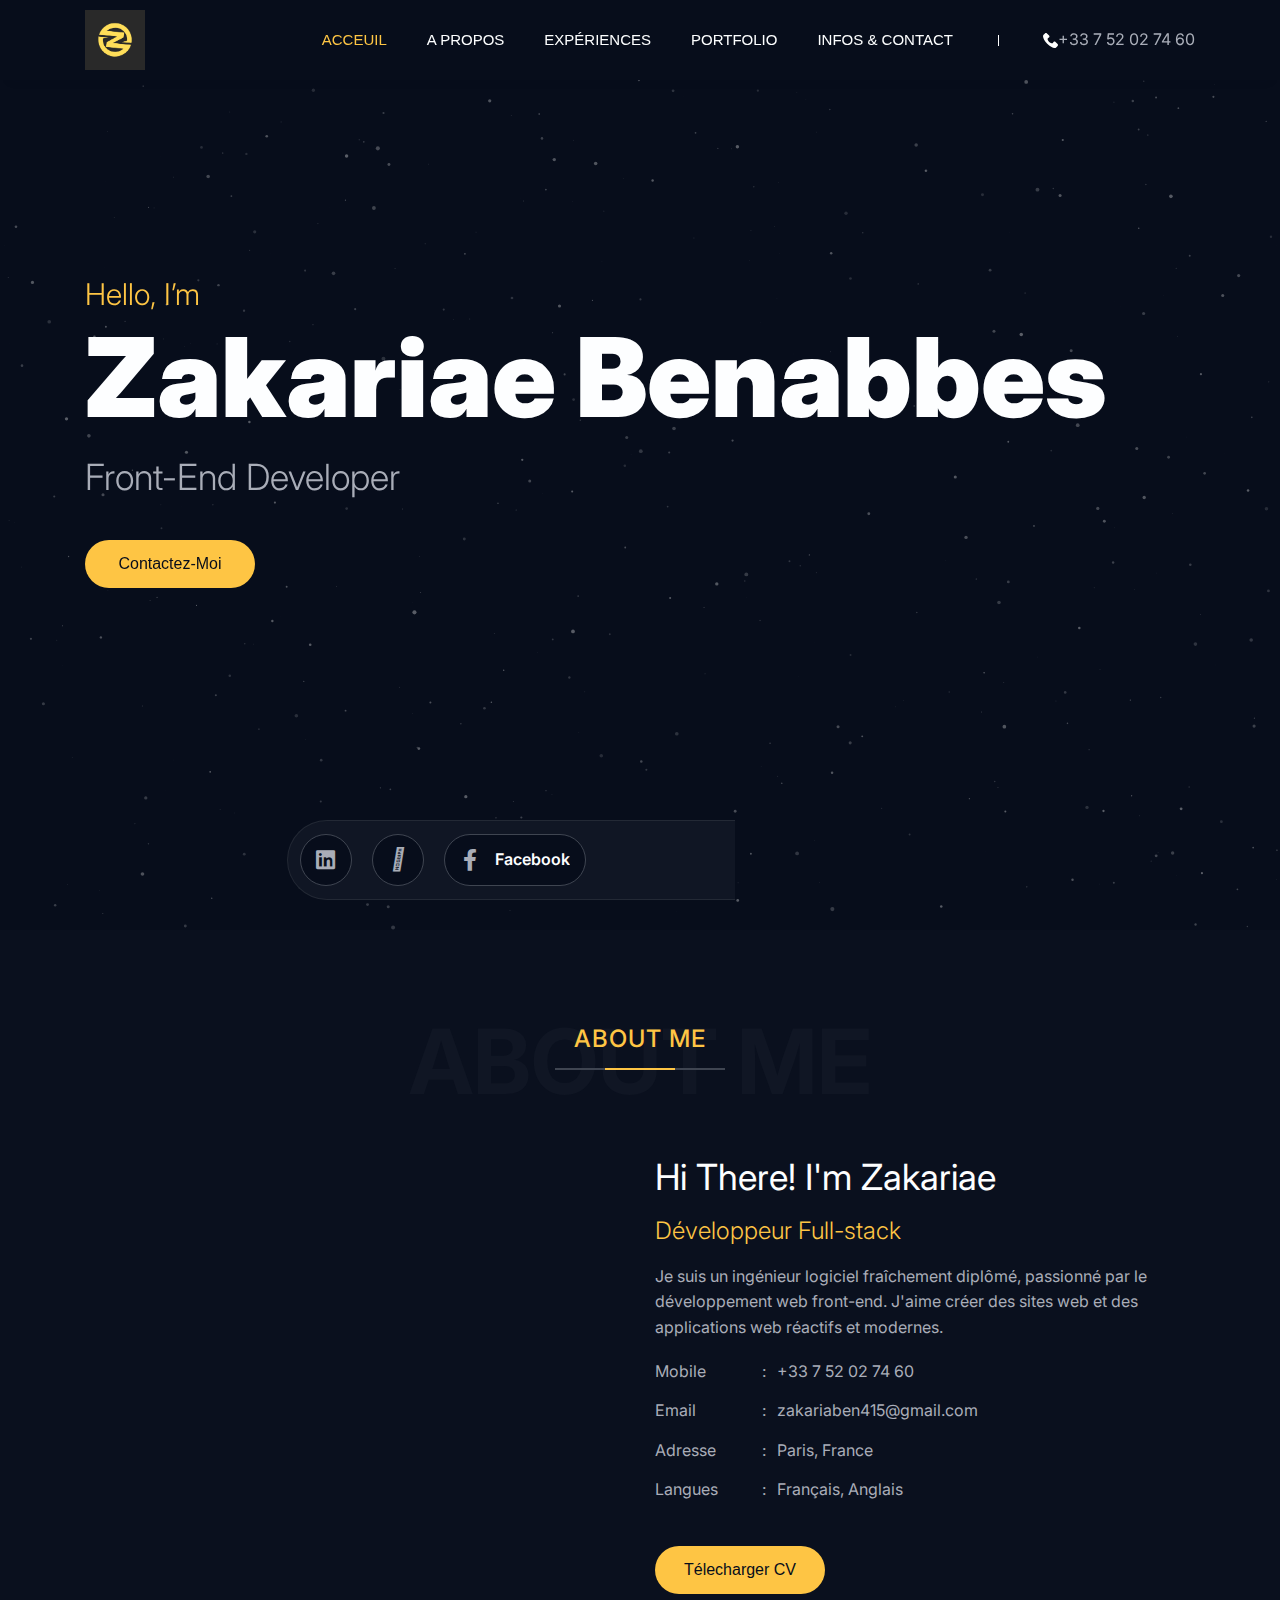
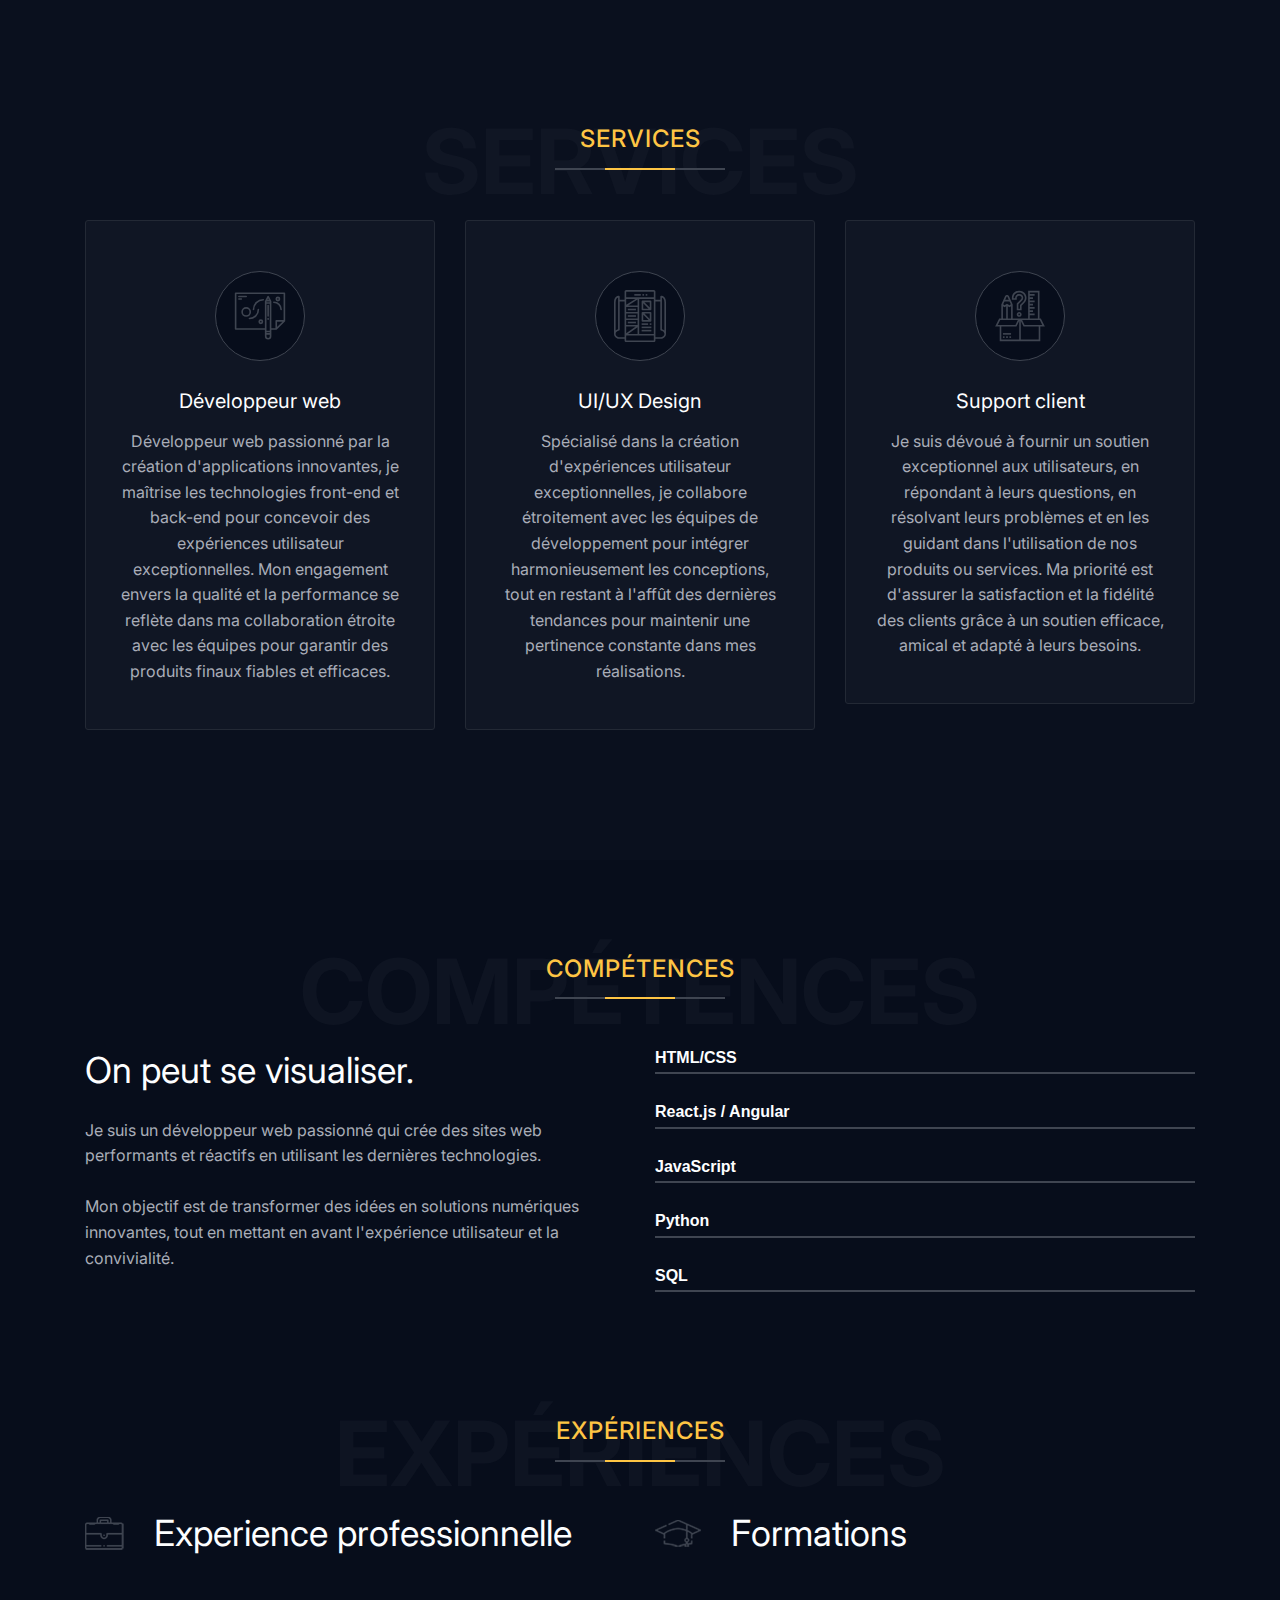
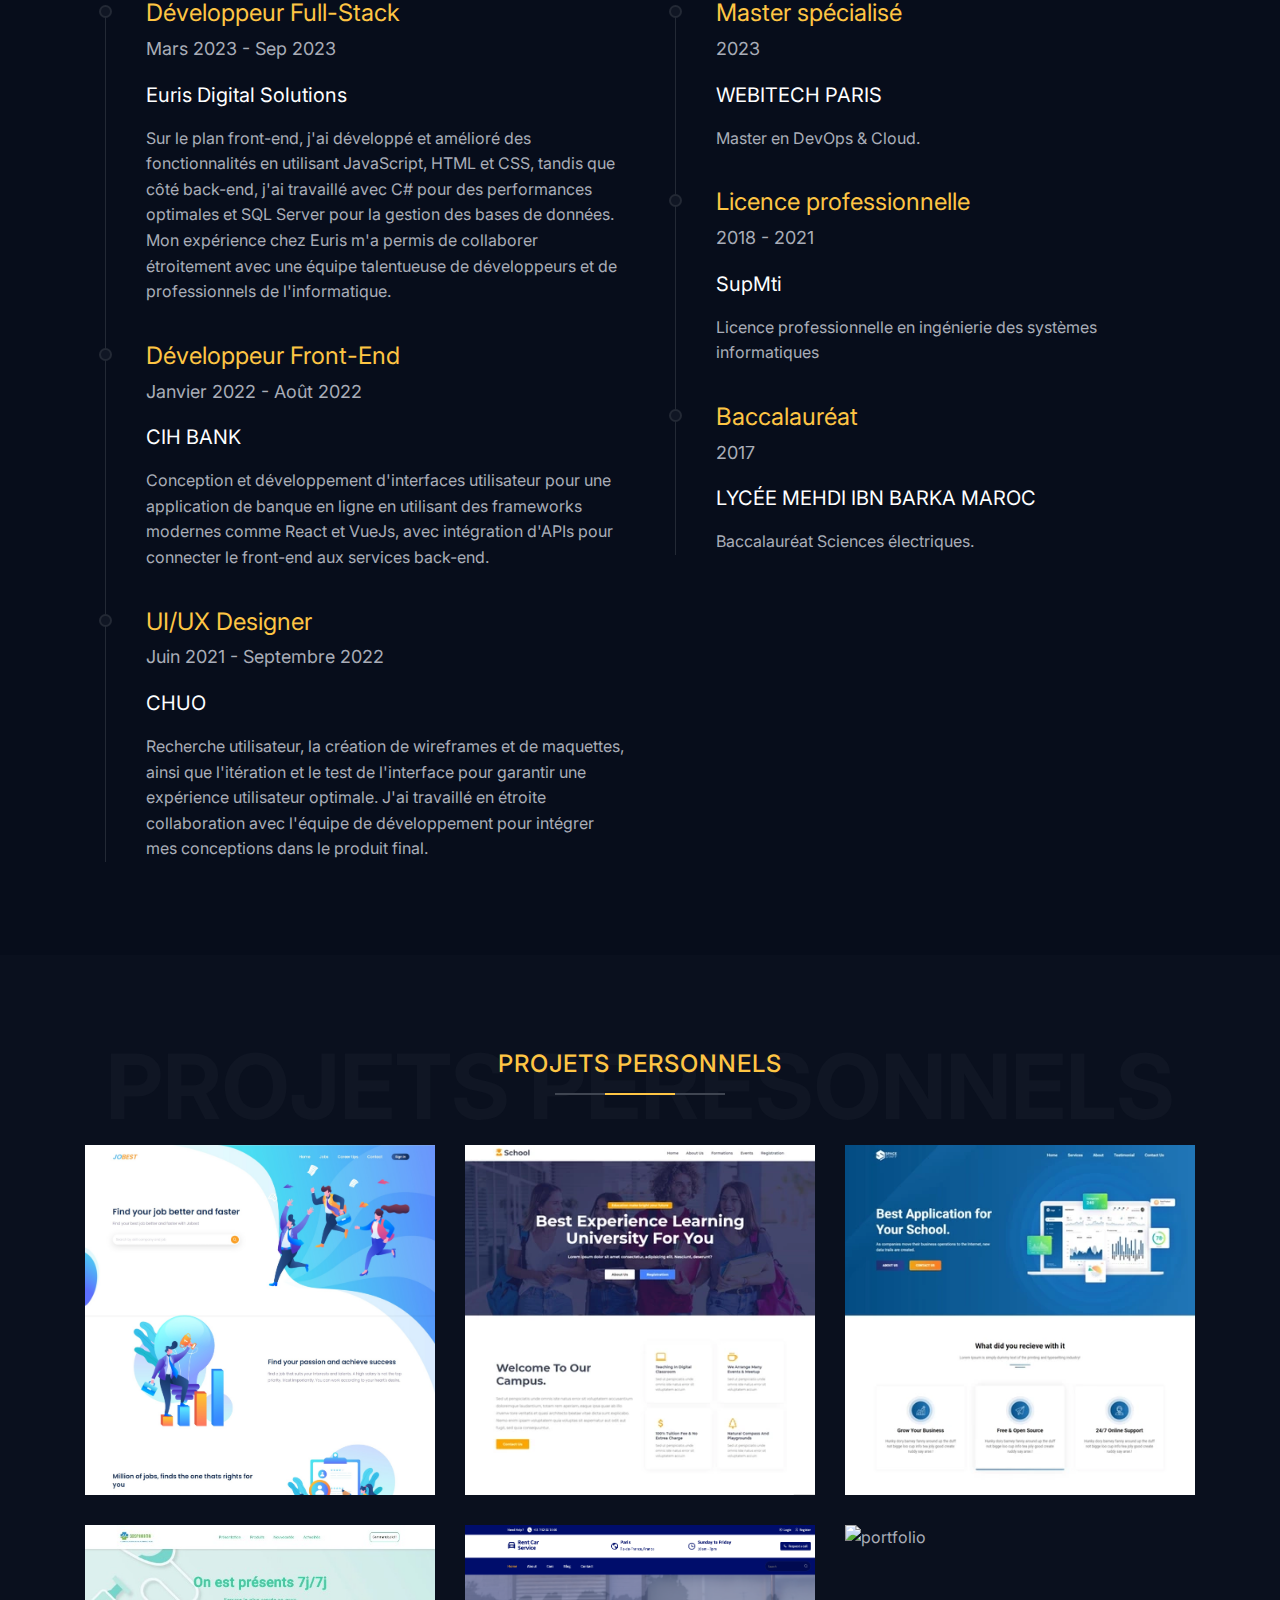
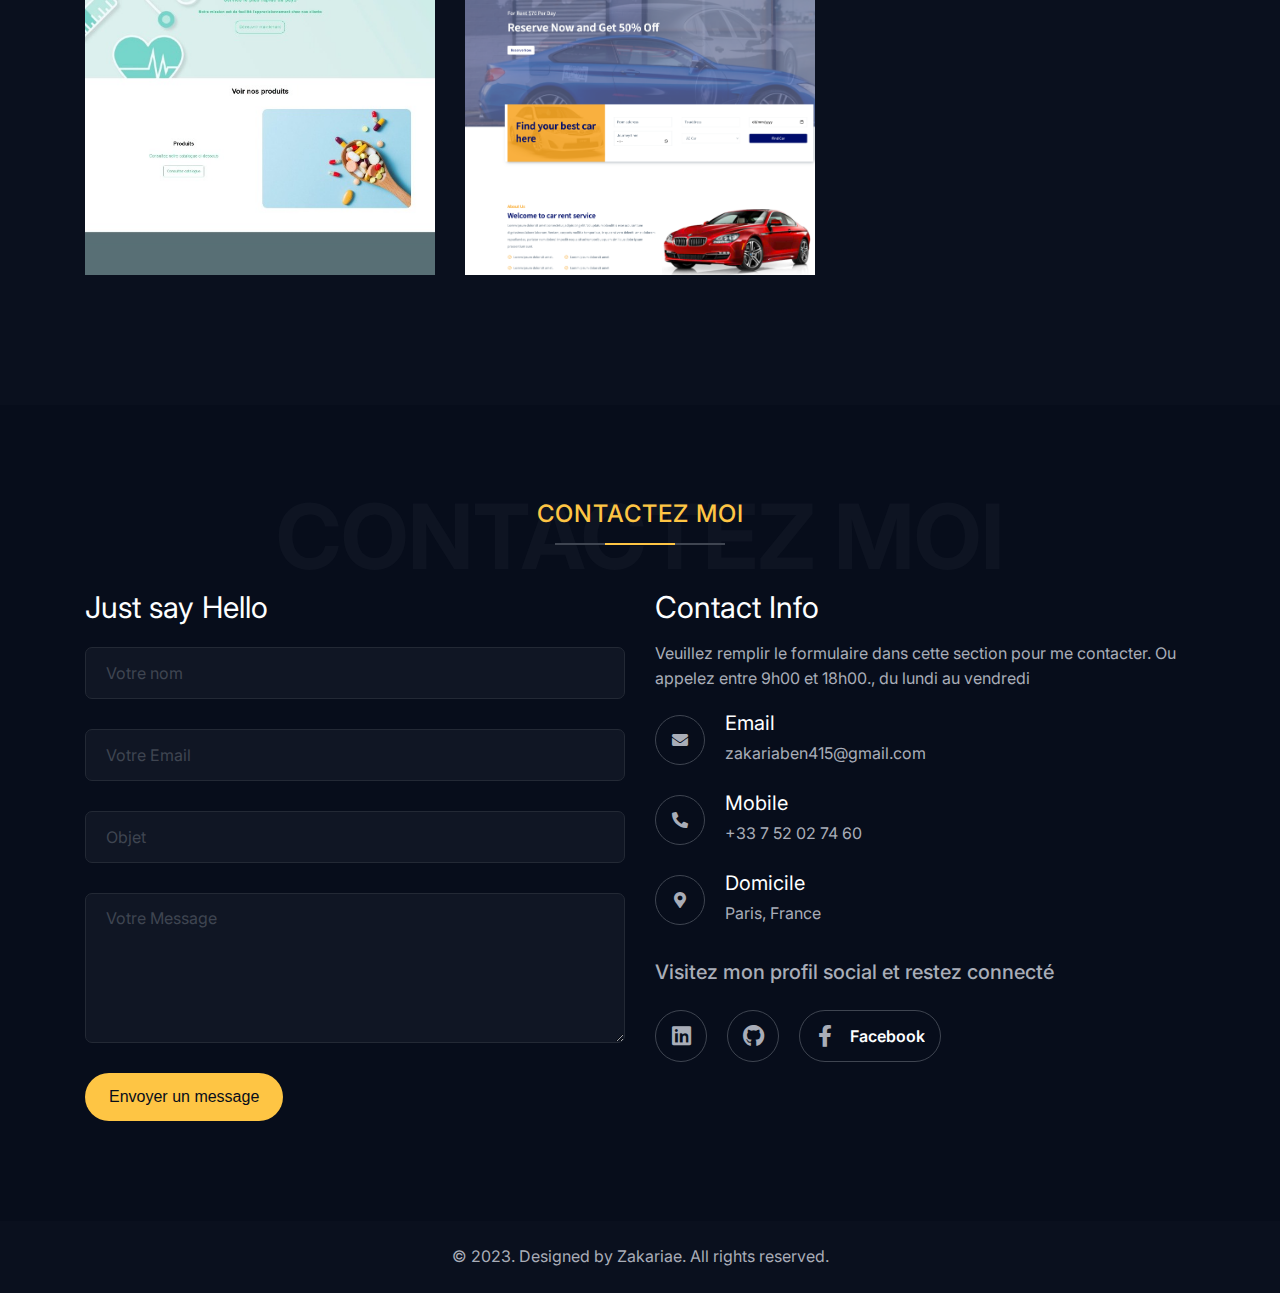
==== index.html @ d580f7ab "inintial commit" ====
<!DOCTYPE html>
<html class="no-js" lang="en">

<head>
  <!-- Meta Tags -->
  <meta charset="utf-8">
  <meta http-equiv="x-ua-compatible" content="ie=edge">
  <meta name="viewport" content="width=device-width, initial-scale=1">
  <meta name="author" content="Laralink">
  <!-- Page Title -->
  <title>Zakariae - Personal Portfolio</title>
  <!-- Favicon Icon -->
  <link rel="icon" href="./assets/Zakaria.png" />
  <!-- Stylesheets -->
  <link rel="stylesheet" href="assets/css/bootstrap.min.css" />
  <link rel="stylesheet" href="assets/css/fontawesome.css" />
  <link rel="stylesheet" href="assets/css/slick.css" />
  <link rel="stylesheet" href="assets/css/lightgallery.min.css" />
  <link rel="stylesheet" href="assets/css/animate.css" />
  <link rel="stylesheet" href="assets/css/style.css" />
</head>

<body id="home">
  <!-- Start Header Section -->
  <header class="st-site-header st-style1 st-sticky-header">
    <div class="st-main-header">
      <div class="container">
        <div class="st-main-header-in">
          <div class="st-main-header-left">
            <a class="st-site-branding" href="index.html"><img style="width : 60px;"src="./assets/Zakaria.png" alt="Zakariae"></a>
          </div>
          <div class="st-main-header-right">
            <div class="st-nav">
              <ul class="st-nav-list st-onepage-nav">
                <li><a href="#home" class="st-smooth-move">Acceuil </a></li>
                <li><a href="#about" class="st-smooth-move">A propos</a></li>
                <li><a href="#resume" class="st-smooth-move">Expériences</a></li>
                <li><a href="#portfolio" class="st-smooth-move">Portfolio</a></li>
                <li><a href="#contact" class="st-smooth-move">Infos & contact</a></li>
              </ul>
              <div class="sp-phone">
                <svg viewBox="0 0 513.64 513.64">
                  <g>
                    <g>
                      <path d="M499.66,376.96l-71.68-71.68c-25.6-25.6-69.12-15.359-79.36,17.92c-7.68,23.041-33.28,35.841-56.32,30.72c-51.2-12.8-120.32-79.36-133.12-133.12c-7.68-23.041,7.68-48.641,30.72-56.32c33.28-10.24,43.52-53.76,17.92-79.36l-71.68-71.68c-20.48-17.92-51.2-17.92-69.12,0l-48.64,48.64c-48.64,51.2,5.12,186.88,125.44,307.2c120.32,120.32,256,176.641,307.2,125.44l48.64-48.64C517.581,425.6,517.581,394.88,499.66,376.96z" />
                    </g>
                  </g>
                </svg>
                <a href="tel:+33752027460">+33 7 52 02 74 60</a>
              </div>
            </div>
          </div>
        </div>
      </div>
    </div>
  </header>
  <!-- End Header Section -->

  <!-- Start Hero Seciton -->
  <div class="st-height-b80 st-height-lg-b80"></div>
  <section class="st-hero-wrap st-parallax">
    <div class="st-hero st-style1 st-ripple-version">
      <div class="container">
        <div class="st-hero-text">
          <h3>Hello, I’m</h3>
          <h1>Zakariae Benabbes
          </h1>
          <h2>Front-End Developer</h2>
          <div class="st-hero-btn">
            <a href="#contact" class="st-btn st-style1 st-color1 st-smooth-move">Contactez-Moi</a>
          </div>
        </div>
      </div>
    </div>
    <!-- Hero Image - Social Link Group -->
    <div class="st-hero-img st-to-right">
      <!-- <img class="wow fadeInRight" src="./assets/Subject.png" alt="Hero"> -->
      <div class="st-social-group wow fadeInLeft">
        <div class="st-social-link">
          <a href="https://www.linkedin.com/in/zakariae-benabbes-7b231a16a/" class="st-social-btn" target="_blank">
            <span class="st-social-icon"><i class="fab fa-linkedin"></i></span>
            <span class="st-icon-name">LinkedIn</span>
          </a>
          <a href="https://github.com/zakari64" class="st-social-btn" target="_blank">
            <span class="st-social-icon"></i>
              <i class="fa-brands fa-github"></i>
            </span>
            <span class="st-icon-name">Github</span>
          </a>
          <a href="https://www.facebook.com/profile.php?id=100081892418195" class="st-social-btn active" target="_blank">
            <span class="st-social-icon"><i class="fab fa-facebook-f"></i></span>
            <span class="st-icon-name">Facebook</span>
          </a>
        </div>
      </div>
    </div>
    <div id="particles-js"></div>
  </section>
  <!-- End Hero Seciton -->

  <!-- Start About Seciton -->
  <section id="about" class="st-about-wrap">
    <div class="st-height-b100 st-height-lg-b80"></div>
    <div class="container">
      <div class="st-section-heading st-style1">
        <h4 class="st-section-heading-title">ABOUT ME</h4>
        <h2 class="st-section-heading-subtitle">ABOUT ME</h2>
      </div>
      <div class="st-height-b25 st-height-lg-b25"></div>
    </div>
    <div class="container">
      <div class="row">
        <div class="col-lg-6 wow fadeInLeft">
          <div class="st-about-img-wrap">
            <div class="st-about-img st-dynamic-bg st-bg" data-src="assets/img/section/profile-pic.png"></div>
          </div>
          <div class="st-height-b0 st-height-lg-b30"></div>
        </div>
        <div class="col-lg-6">
          <div class="st-vertical-middle">
            <div class="st-vertical-middle-in">
              <div class="st-text-block st-style1">
                <h2 class="st-text-block-title">Hi There! I'm Zakariae</h2>
                <h4 class="st-text-block-subtitle">Développeur Full-stack</h4>
                <div class="st-text-block-text">
                  <p>Je suis un ingénieur logiciel fraîchement diplômé, passionné par le développement web front-end. J'aime créer des sites web et des applications web réactifs et modernes.</p>
                </div>
                <ul class="st-text-block-details st-mp0">
                  <li><span>Mobile</span> : <span>+33 7 52 02 74 60</span></li>
                  <li><span>Email</span> : <span>zakariaben415@gmail.com</span></li>
                  <li><span>Adresse</span> : <span>Paris, France</span></li>
                  <li><span>Langues</span> : <span>Français, Anglais</span></li>
              </ul>
                <!-- <div class="st-text-block-btn">
                  <a href="#" class="st-btn st-style1 st-color1" download="assets/img/section/facelift.pdf">Download CV</a>
                </div>
              </div> -->
              <div class="st-text-block-btn">
                <a href="assets/img/section/facelift.pdf" target="_blank" class="st-btn st-style1 st-color1">Télecharger CV</a>
            </div>
            </div>
          </div>
        </div>
      </div>
    </div>
  </section>
  <!-- End About Seciton -->

  <!-- Start Service Seciton -->
  <section>
    <div class="st-height-b100 st-height-lg-b80"></div>
    <div class="container">
      <div class="st-section-heading st-style1">
        <h4 class="st-section-heading-title">SERVICES</h4>
        <h2 class="st-section-heading-subtitle">SERVICES</h2>
      </div>
      <div class="st-height-b25 st-height-lg-b25"></div>
    </div>

    <!-- Iconbox Container -->

    <div class="container">
      <div class="row">
        <div class="col-lg-4 col-md-6">
          <div class="st-iconbox st-style1">
            <div class="st-iconbox-icon">
              <svg viewBox="0 0 512 512">
                <g>
                  <path d="m336 144a8 8 0 0 0 -8 8v104a8 8 0 0 0 16 0v-104a8 8 0 0 0 -8-8z" />
                  <path d="m336 272a8 8 0 0 0 -8 8v8a8 8 0 0 0 16 0v-8a8 8 0 0 0 -8-8z" />
                  <path
                    d="m496 24h-480a8 8 0 0 0 -8 8v352a8 8 0 0 0 8 8h288v64a32 32 0 0 0 64 0v-64h48a8.008 8.008 0 0 0 5.66-2.34l80-80a8.008 8.008 0 0 0 2.34-5.66v-272a8 8 0 0 0 -8-8zm-144 432a16 16 0 0 1 -32 0v-16h32zm0-32h-32v-8h32zm0-24h-32v-264h32zm0-280h-32v-6.11l.94-1.89h30.12l.94 1.89zm-23.06-24 7.06-14.11 7.06 14.11zm95.06 268.69v-52.69h52.69zm64-68.69h-72a8 8 0 0 0 -8 8v72h-40v-264a8.081 8.081 0 0 0 -.84-3.58l-24-48a8.009 8.009 0 0 0 -14.32 0l-24 48a8.081 8.081 0 0 0 -.84 3.58v264h-280v-336h464z" />
                  <path d="m48 72h72a8 8 0 0 0 0-16h-72a8 8 0 0 0 0 16z" />
                  <path d="m80 88a8 8 0 0 0 -8-8h-24a8 8 0 0 0 0 16h24a8 8 0 0 0 8-8z" />
                  <path
                    d="m288 88a104.118 104.118 0 0 0 -104 104 8 8 0 0 0 16 0 88.1 88.1 0 0 1 88-88 8 8 0 0 0 0-16z" />
                  <path
                    d="m240 184a8 8 0 0 0 -8 8 80.091 80.091 0 0 1 -80 80 8 8 0 0 0 0 16 96.108 96.108 0 0 0 96-96 8 8 0 0 0 -8-8z" />
                  <path
                    d="m456 192a8 8 0 0 0 16 0 80.091 80.091 0 0 0 -80-80 8 8 0 0 0 0 16 64.072 64.072 0 0 1 64 64z" />
                  <path
                    d="m168 216a48 48 0 1 0 -48 48 48.053 48.053 0 0 0 48-48zm-48 32a32 32 0 1 1 32-32 32.036 32.036 0 0 1 -32 32z" />
                  <path
                    d="m264 288a24 24 0 1 0 24 24 24.028 24.028 0 0 0 -24-24zm0 32a8 8 0 1 1 8-8 8.009 8.009 0 0 1 -8 8z" />
                  <path
                    d="m432 112a24 24 0 1 0 -24-24 24.028 24.028 0 0 0 24 24zm0-32a8 8 0 1 1 -8 8 8.009 8.009 0 0 1 8-8z" />
                </g>
              </svg>
            </div>
            <h2 class="st-iconbox-title">Développeur web</h2>
            <div class="st-iconbox-text">Développeur web passionné par la création d'applications innovantes, je maîtrise les technologies front-end et back-end pour concevoir des expériences utilisateur exceptionnelles. Mon engagement envers la qualité et la performance se reflète dans ma collaboration étroite avec les équipes pour garantir des produits finaux fiables et efficaces.</div>
          </div>
          <div class="st-height-b30 st-height-lg-b30"></div>
        </div><!-- .col -->
        <div class="col-lg-4 col-md-6">
          <div class="st-iconbox st-style1">
            <div class="st-iconbox-icon">
              <svg viewBox="0 0 512 512">
                <g>
                  <g>
                    <path d="M360,104h-80c-4.418,0-8,3.582-8,8v80c0,4.418,3.582,8,8,8h80c4.418,0,8-3.582,8-8v-80C368,107.582,364.418,104,360,104z
                  M288,184v-52.693L340.693,184H288z M352,172.68L299.32,120H352V172.68z" />
                  </g>
                </g>
                <g>
                  <g>
                    <path d="M360,216h-80c-4.418,0-8,3.582-8,8v80c0,4.418,3.582,8,8,8h80c4.418,0,8-3.582,8-8v-80C368,219.582,364.418,216,360,216z
                  M288,296v-52.685L340.685,296H288z M352,284.688L299.312,232H352V284.688z" />
                  </g>
                </g>
                <g>
                  <g>
                    <rect x="272" y="328" width="64" height="16" />
                  </g>
                </g>
                <g>
                  <g>
                    <rect x="352" y="328" width="16" height="16" />
                  </g>
                </g>
                <g>
                  <g>
                    <rect x="272" y="360" width="96" height="16" />
                  </g>
                </g>
                <g>
                  <g>
                    <rect x="272" y="392" width="96" height="16" />
                  </g>
                </g>
                <g>
                  <g>
                    <rect x="136" y="184" width="80" height="16" />
                  </g>
                </g>
                <g>
                  <g>
                    <rect x="136" y="248" width="80" height="16" />
                  </g>
                </g>
                <g>
                  <g>
                    <rect x="136" y="312" width="80" height="16" />
                  </g>
                </g>
                <g>
                  <g>
                    <path d="M464,56c-4.418,0-8,3.582-8,8v32h-48V16c0-8.837-7.163-16-16-16H120c-8.837,0-16,7.163-16,16v80H56V64
                 c0-4.418-3.582-8-8-8c-0.48,0-48,0.728-48,64v312c0,30.504,30.4,44.632,46.4,47.84c0.526,0.111,1.062,0.165,1.6,0.16h56v16
                 c0,8.837,7.163,16,16,16h272c8.837,0,16-7.163,16-16v-16h56c0.538,0.005,1.074-0.049,1.6-0.16c16-3.208,46.4-17.336,46.4-47.84
                 V120C512,56.728,464.48,56,464,56z M16,120c0-32.64,14.4-43.088,24-46.4v312.232c-8.773,2.722-16.927,7.139-24,13V120z M104,464
                 H48.88C44.104,462.856,16,455.128,16,432c0-24.96,32.248-31.88,33.6-32.16c3.725-0.76,6.401-4.038,6.4-7.84V112h48V464z M120,88
                 h92.12L120,145.543V88z M232,94.447V152h-92.136L232,94.447z M120,168h112v48H120V168z M120,232h112v48H120V232z M120,296h112v48
                 H120V296z M120,360h94.186L120,424.724V360z M232,367.172V432h-94.337L232,367.172z M392,496H120v-48h272V496z M392,432H248V88
                 h144V432z M392,72H120V16h272V72z M463.136,464H408V112h48v280c-0.001,3.802,2.675,7.08,6.4,7.84
                 c0.368,0.072,33.6,7.008,33.6,32.16C496,455.256,468.072,462.84,463.136,464z M496,398.832c-7.073-5.861-15.227-10.278-24-13V73.6
                 c9.496,3.32,24,13.776,24,46.4V398.832z" />
                  </g>
                </g>
                <g>
                  <g>
                    <rect x="200" y="40" width="64" height="16" />
                  </g>
                </g>
                <g>
                  <g>
                    <rect x="280" y="40" width="16" height="16" />
                  </g>
                </g>
                <g>
                  <g>
                    <rect x="312" y="40" width="16" height="16" />
                  </g>
                </g>
              </svg>
            </div>
            <h2 class="st-iconbox-title">UI/UX Design</h2>
            <div class="st-iconbox-text">Spécialisé dans la création d'expériences utilisateur exceptionnelles, je collabore étroitement avec les équipes de développement pour intégrer harmonieusement les conceptions, tout en restant à l'affût des dernières tendances pour maintenir une pertinence constante dans mes réalisations.</div>
          </div>
          <div class="st-height-b30 st-height-lg-b30"></div>
        </div><!-- .col -->
        <div class="col-lg-4 col-md-6">
          <div class="st-iconbox st-style1">
            <div class="st-iconbox-icon">
              <svg viewBox="0 0 64 64">
                <path
                  d="m62.618 45-5-10h-1.618v-34h-14v34h-19v-17.217l-4.676-10.286c-.413-.909-1.325-1.497-2.324-1.497s-1.911.588-2.324 1.496l-4.676 10.287v17.217h-2.618l-5 10h5.618v18h50v-18zm-18.618-14h6v-2h-6v-2h4v-2h-4v-2h6v-2h-6v-2h4v-2h-4v-2h6v-2h-6v-2h4v-2h-4v-2h6v-2h-6v-2h10v32h-10zm12.382 6 3 6h-21.764l-3-6zm-39.387-2v-15.132l2.002 1.333 2.003-1.334v15.133zm3.743-17.361-1.741 1.159-3.002-2.001-2.998 2-1.735-1.158 1.654-3.639h6.167zm-5.242-9.316c.18-.393.828-.394 1.008.001l1.67 3.676h-4.349zm-4.496 11.547 1.997 1.333 1.998-1.333v15.13h-3.995zm-3.382 17.13h21.764l-3 6h-21.764zm1.382 8h18.618l3.382-6.764v22.764h-22zm46 16h-22v-22.764l3.382 6.764h18.618z" />
                <path d="m19 57h2v2h-2z" />
                <path d="m11 57h2v2h-2z" />
                <path d="m15 57h2v2h-2z" />
                <path d="m11 53h10v2h-10z" />
                <path
                  d="m28 9.657c0-1.465 1.192-2.657 2.657-2.657h.686c1.465 0 2.657 1.192 2.657 2.657 0 .709-.276 1.376-.778 1.879l-5.222 5.222v8.242h6v-5.758l3.464-3.464c1.636-1.635 2.536-3.809 2.536-6.121 0-4.773-3.884-8.657-8.657-8.657h-.686c-4.773 0-8.657 3.884-8.657 8.657v2.343h6zm-2 0v.343h-2v-.343c0-3.671 2.986-6.657 6.657-6.657h.686c3.671 0 6.657 2.986 6.657 6.657 0 1.777-.692 3.449-1.95 4.707l-4.05 4.05v4.586h-2v-5.414l4.637-4.636c.879-.881 1.363-2.051 1.363-3.293 0-2.568-2.089-4.657-4.657-4.657h-.686c-2.568 0-4.657 2.089-4.657 4.657z" />
                <path
                  d="m28 30c0 1.654 1.346 3 3 3s3-1.346 3-3-1.346-3-3-3-3 1.346-3 3zm4 0c0 .552-.448 1-1 1s-1-.448-1-1 .448-1 1-1 1 .448 1 1z" />
              </svg>
            </div>
            <h2 class="st-iconbox-title">Support client</h2>
            <div class="st-iconbox-text">Je suis dévoué à fournir un soutien exceptionnel aux utilisateurs, en répondant à leurs questions, en résolvant leurs problèmes et en les guidant dans l'utilisation de nos produits ou services. Ma priorité est d'assurer la satisfaction et la fidélité des clients grâce à un soutien efficace, amical et adapté à leurs besoins.</div>
          </div>
          <div class="st-height-b30 st-height-lg-b30"></div>
        </div>
        
        <!-- .col -->
       <!--  <div class="col-lg-4 col-md-6">
          <div class="st-iconbox st-style1">
            <div class="st-iconbox-icon">
              <svg viewBox="0 0 512 512">
                <g>
                  <path d="M216,456H160a8,8,0,0,0,0,16h56a8,8,0,0,0,0-16Z" />
                  <path d="M248,456h-8a8,8,0,0,0,0,16h8a8,8,0,0,0,0-16Z" />
                  <path
                    d="M442.68,363.48,392,312.8V165.27l22.4-22.4a7.953,7.953,0,0,0,1.93-3.13L433.3,88.82A8,8,0,0,0,423.18,78.7L392,89.09V40A32.042,32.042,0,0,0,360,8H152a32.042,32.042,0,0,0-32,32V86.53L69.32,137.21a8,8,0,0,0,0,11.31L120,199.2V346.74L80.63,386.11A32.005,32.005,0,0,0,120,436.01V472a32.042,32.042,0,0,0,32,32H360a32.042,32.042,0,0,0,32-32V425.47l50.68-50.68A8,8,0,0,0,442.68,363.48ZM413.06,98.94l-4.99,14.97-9.98-9.98Zm-31.95,10.64,21.31,21.31-.67,2-4.32,4.32-22.64-22.64,4.32-4.32ZM306.92,227.72l-5.66-5.66,67.88-67.88a8,8,0,1,0-11.32-11.32l-67.88,67.88-5.66-5.65,79.2-79.2,22.63,22.64-7.74,7.74-.05.05ZM376,181.27V296.8l-57.76-57.76ZM293.44,24l-4.5,16H222.25l-4-16ZM136,40a16.021,16.021,0,0,1,16-16h49.75l6.49,25.94A8,8,0,0,0,216,56h79a8,8,0,0,0,7.7-5.83L310.06,24H360a16.021,16.021,0,0,1,16,16V94.42l-3.74,1.25a7.953,7.953,0,0,0-3.13,1.93l-96.16,96.17L148.52,69.32a8,8,0,0,0-11.31,0L136,70.53ZM114.59,420.05a16.005,16.005,0,1,1-22.64-22.63l11.31-11.32,22.64,22.64Zm-.01-45.26,5.66-5.65,22.62,22.62-5.65,5.66Zm90.51-90.5,22.63,22.63-73.54,73.54-22.63-22.64ZM136,330.74V215.2l57.77,57.77ZM376,472a16.021,16.021,0,0,1-16,16H152a16.021,16.021,0,0,1-16-16V421.26L239.04,318.24,363.48,442.68a8,8,0,0,0,11.31,0l1.21-1.21Zm-6.86-46.29-22.63-22.63,5.66-5.66a8,8,0,0,0-11.32-11.31l-5.65,5.65-11.32-11.31,16.97-16.97a8,8,0,0,0-11.31-11.31l-16.97,16.97-11.32-11.32,5.66-5.65a8,8,0,0,0-11.31-11.32l-5.66,5.66L278.63,335.2l16.97-16.97a8,8,0,0,0-11.32-11.32l-16.97,16.97L256,312.57l5.66-5.66a8,8,0,1,0-11.32-11.31l-5.65,5.65a.035.035,0,0,1-.02-.01l-11.3-11.3,16.97-16.97a8,8,0,0,0-11.31-11.31l-16.97,16.97-11.29-11.29c-.01-.01-.01-.02-.02-.03l5.65-5.65a8,8,0,1,0-11.31-11.32L199.43,256l-11.31-11.31,16.97-16.97a8,8,0,0,0-11.32-11.32L176.8,233.37l-11.31-11.31,5.66-5.66a8,8,0,0,0-11.32-11.31l-5.65,5.66-11.32-11.32,16.97-16.97a8,8,0,0,0-11.31-11.31l-16.97,16.97L120.24,176.8l5.65-5.65a8,8,0,0,0-11.31-11.32l-5.66,5.66L86.29,142.86l39.6-39.59L408.73,386.11Zm50.91-50.92L137.21,91.95l5.65-5.66L267.29,210.72c.01.01.01.02.02.03s.02.01.03.02l16.93,16.94c.01,0,.01,0,.01.01s.01,0,.01.01l16.95,16.94c.01.01.01.02.02.03s.02.01.03.02l77.02,77.02a.234.234,0,0,0,.07.07l47.33,47.33Z" />
                </g>
              </svg>
            </div>
            <h2 class="st-iconbox-title">App Design</h2>
            <div class="st-iconbox-text">Lorem ipsum dolor sittem ametamn elit, per sed do eiusmoad teimpor sittem elit inuning utsed sittem.</div>
          </div>
          <div class="st-height-b0 st-height-lg-b30"></div>
        </div>< -->
        <!-- <div class="col-lg-4 col-md-6">
          <div class="st-iconbox st-style1">
            <div class="st-iconbox-icon">
              <svg viewBox="0 0 512 512">
                <path
                  d="m48 496h416a32.036 32.036 0 0 0 32-32v-416a32.036 32.036 0 0 0 -32-32h-416a32.036 32.036 0 0 0 -32 32v416a32.036 32.036 0 0 0 32 32zm-16-32h32v16h-16a16.01833 16.01833 0 0 1 -16-16zm128-48h-80v-16h80zm0 16v16h-80v-16zm0 32v16h-80v-16zm0-80h-80v-16h80zm-32-32h-96v-176h96zm-64 16v16h-32v-16zm0 32v16h-32v-16zm0 32v16h-32v-16zm400 48h-288v-112h304v96a16.01833 16.01833 0 0 1 -16 16zm16-432v304h-336v-320h320a16.01833 16.01833 0 0 1 16 16zm-432-16h80v128h-96v-112a16.01833 16.01833 0 0 1 16-16z" />
                <path d="m208 384h104v16h-104z" />
                <path d="m288 416h144v16h-144z" />
                <path d="m248 448h48v16h-48z" />
                <path d="m320 448h24v16h-24z" />
                <path d="m376 384h56v16h-56z" />
                <circle cx="56" cy="56" r="8" />
                <circle cx="80" cy="56" r="8" />
                <circle cx="104" cy="56" r="8" />
                <path d="m384 312h80v16h-80z" />
                <path
                  d="m332.68652 328 5.65674 5.65674a7.99945 7.99945 0 0 0 11.31348 0l16-16a7.99877 7.99877 0 0 0 2.34326-5.65674v-24a7.99977 7.99977 0 0 0 -8-8h-32a7.99977 7.99977 0 0 0 -8 8v24h-160v16zm3.31348-32h16v12.68652l-8 8-8-8z" />
                <path d="m48 192h48v16h-48z" />
                <path d="m48 224h32v16h-32z" />
                <path d="m48 256h48v16h-48z" />
                <path d="m80 288h32v16h-32z" />
                <path d="m80 320h32v16h-32z" />
                <path
                  d="m210.66455 253.96094a8.00168 8.00168 0 0 0 6.21875 1.99023l72-8a7.99845 7.99845 0 0 0 4.77344-2.29443l29.65674-29.65674h19.24267l-6.44726 38.68457a7.99969 7.99969 0 0 0 4.31347 8.4707l16 8a8 8 0 0 0 10.93067-4.0039l20.14258-46.99951a33.75475 33.75475 0 0 0 -25.47608-46.59229l-17.37036-2.895 10.66483-10.66457h36.686a7.99948 7.99948 0 0 0 4.7998-1.6001l32-24a7.9996 7.9996 0 0 0 2.35547-9.97754l-8-16a7.99877 7.99877 0 0 0 -9.0957-4.18359l-29.49023 7.37256-25.2182-10.08716a23.96392 23.96392 0 0 0 .64886-5.52417v-27.05566a20.94358 20.94358 0 0 0 -30.31055-18.73291l-13.26709 6.6333a7.99924 7.99924 0 0 0 -4.42236 7.15527v24h-32a8.00164 8.00164 0 0 0 -2.97119.57227l-40 16a7.99975 7.99975 0 0 0 -5.02881 7.42773v16a7.99977 7.99977 0 0 0 8 8h45.75391l-5.36005 21.43921-22.33186 52.10718-44.5918 14.86425a8.00011 8.00011 0 0 0 -5.4702 7.58936v16a8.00089 8.00089 0 0 0 2.66455 5.96094zm162.64945-52.72022a17.73543 17.73543 0 0 1 -.52441 12.60791l-16.80078 39.20166-3.12647-1.56347 7.02881-42.17139a8.00034 8.00034 0 0 0 -7.89115-9.31543h-40.92871a20.1611 20.1611 0 0 1 -19.12647-26.53662l.96155-2.88464 32.12244 12.849a7.986 7.986 0 0 0 1.65729.45722l-.001.00616 32.7041 5.45069a17.7145 17.7145 0 0 1 13.9248 11.89891zm-21.314-57.24072a7.99877 7.99877 0 0 0 -5.65674 2.34326l-20.27 20.26953-28.61865-11.44726 6.30664-25.2251a8.0001 8.0001 0 0 0 -7.76125-9.94043h-8v-16h25.3761a23.97964 23.97964 0 0 0 37.033 11.17987l26.82165 10.72864 4.52291 18.09149zm-8-48a8 8 0 0 1 -16 0v-8h16zm69.85889 29.606-17.01984 12.76489-3.13751-12.55 18.01282-4.50348zm-77.01319-61.084a4.94339 4.94339 0 0 1 7.1543 4.42234v3.05566h-16v-3.05566zm-88.8457 52.8945 24-9.60022v12.18372h-24zm-24 120.34961 42.52979-14.17675a7.99955 7.99955 0 0 0 4.82324-4.438l8.81164-20.56055c.26654.43829.53235.877.81873 1.30664a36.07631 36.07631 0 0 0 20.894 14.91168l-17.54974 17.54975-60.32766 6.70312z" />
              </svg>
            </div>
            <h2 class="st-iconbox-title">Motion Graphics</h2>
            <div class="st-iconbox-text">Lorem ipsum dolor sittem ametamn elit, per sed do eiusmoad teimpor sittem elit inuning utsed sittem.</div>
          </div>
          <div class="st-height-b0 st-height-lg-b30"></div>
        </div>.col -->
        <!-- <div class="col-lg-4 col-md-6">
          <div class="st-iconbox st-style1">
            <div class="st-iconbox-icon">
              <svg viewBox="0 0 512 512">
                <g id="XMLID_1568_">
                  <g id="XMLID_652_">
                    <path id="XMLID_676_"
                      d="m482 278h-37.673v-54c0-14.602-10.489-26.795-24.327-29.455v-104.529c0-19.859-16.157-36.016-36.017-36.016h-128.983c-5.522 0-10 4.477-10 10s4.478 10 10 10h128.983c8.832 0 16.017 7.185 16.017 16.016v103.984h-129.667c-16.542 0-30 13.458-30 30v63.228h-220.333v-197.212c0-8.831 7.185-16.016 16.017-16.016h128.983c5.522 0 10-4.477 10-10s-4.478-10-10-10h-128.983c-19.86 0-36.017 16.157-36.017 36.016v229.268c0 19.859 16.157 36.017 36.017 36.017h123.33v36.063c0 19.688-9.953 37.694-26.624 48.168-3.774 2.371-5.523 6.953-4.29 11.235 1.233 4.283 5.152 7.232 9.609 7.232h343.958c16.542 0 30-13.458 30-30v-119.999c0-16.542-13.458-30-30-30zm-211.667-64h143.994c5.514 0 10 4.486 10 10v54h-14.327c-16.542 0-30 13.458-30 30v120c0 3.506.61 6.87 1.72 10h-111.387c-5.514 0-10-4.486-10-10v-204c0-5.514 4.486-10 10-10zm-250.333 105.284v-12.057h220.333v28.073h-70.986-133.33c-8.832.001-16.017-7.184-16.017-16.016zm159.347 72.08v-36.063h60.986v72.699c0 3.506.61 6.87 1.72 10h-78.402c10.071-13.169 15.696-29.427 15.696-46.636zm312.653 36.636c0 5.514-4.486 10-10 10h-72c-5.514 0-10-4.486-10-10v-120c0-5.514 4.486-10 10-10h72c5.514 0 10 4.486 10 10z" />
                    <path id="XMLID_1626_"
                      d="m58 114.614c-5.522 0-10 4.477-10 10v112c0 5.523 4.478 10 10 10h88c5.522 0 10-4.477 10-10v-112c0-5.523-4.478-10-10-10zm78 112h-68v-92h68z" />
                    <path id="XMLID_1627_"
                      d="m194 134.614h101c5.522 0 10-4.477 10-10s-4.478-10-10-10h-101c-5.522 0-10 4.477-10 10s4.478 10 10 10z" />
                    <path id="XMLID_1628_"
                      d="m194 230.61c2.63 0 5.21-1.06 7.069-2.92 1.86-1.87 2.931-4.44 2.931-7.08 0-2.63-1.07-5.21-2.931-7.07-1.859-1.86-4.439-2.93-7.069-2.93s-5.21 1.07-7.07 2.93-2.93 4.44-2.93 7.07 1.069 5.21 2.93 7.08c1.86 1.86 4.44 2.92 7.07 2.92z" />
                    <path id="XMLID_1639_"
                      d="m194 182.614h37.5c5.522 0 10-4.477 10-10s-4.478-10-10-10h-37.5c-5.522 0-10 4.477-10 10s4.478 10 10 10z" />
                    <path id="XMLID_1674_"
                      d="m446 398c-2.63 0-5.21 1.069-7.07 2.93s-2.93 4.44-2.93 7.07 1.069 5.21 2.93 7.069c1.86 1.86 4.44 2.931 7.07 2.931s5.21-1.07 7.069-2.931c1.861-1.859 2.931-4.439 2.931-7.069s-1.07-5.21-2.931-7.07c-1.859-1.861-4.439-2.93-7.069-2.93z" />
                    <path id="XMLID_1677_"
                      d="m342.33 418c2.63 0 5.21-1.07 7.069-2.931 1.86-1.859 2.931-4.439 2.931-7.069s-1.07-5.21-2.931-7.07c-1.859-1.86-4.439-2.93-7.069-2.93s-5.21 1.069-7.07 2.93-2.93 4.44-2.93 7.07 1.069 5.21 2.93 7.069c1.86 1.861 4.44 2.931 7.07 2.931z" />
                    <path id="XMLID_1681_"
                      d="m210 74c2.63 0 5.21-1.07 7.069-2.93 1.861-1.86 2.931-4.44 2.931-7.07s-1.07-5.21-2.931-7.07c-1.859-1.86-4.439-2.93-7.069-2.93s-5.21 1.07-7.07 2.93-2.93 4.44-2.93 7.07 1.069 5.21 2.93 7.07 4.44 2.93 7.07 2.93z" />
                  </g>
                </g>
              </svg>
            </div>
            <h2 class="st-iconbox-title">Responsive Design</h2>
            <div class="st-iconbox-text">Lorem ipsum dolor sittem ametamn elit, per sed do eiusmoad teimpor sittem elit inuning utsed sittem.</div>
          </div>
          <div class="st-height-b0 st-height-lg-b30"></div>
        </div>.col -->
      </div>
    </div>
    <div class="st-height-b100 st-height-lg-b80"></div>
  </section>
  <!-- End Service Seciton -->

  <!-- Start Skill Seciton -->
  <section class="st-dark-bg">
    <div class="st-height-b100 st-height-lg-b80"></div>
    <div class="container">
      <div class="st-section-heading st-style1">
        <h4 class="st-section-heading-title">Compétences</h4>
        <h2 class="st-section-heading-subtitle">Compétences</h2>
      </div>
      <div class="st-height-b25 st-height-lg-b25"></div>
    </div>

    <div class="container">
      <div class="row">
        <div class="col-lg-6">
          <div class="st-skill-wrap">
            <div class="st-skill-heading">
              <h2 class="st-skill-title">On peut se visualiser.</h2>
              <div class="st-skill-subtitle">Je suis un développeur web passionné qui crée des sites web performants et réactifs en utilisant les dernières technologies. <br><br> Mon objectif est de transformer des idées en solutions numériques innovantes, tout en mettant en avant l'expérience utilisateur et la convivialité.
              </div>
            </div><!-- .st-skill-heading -->
          </div>
        </div>

        <!-- Progressbar -->

        <div class="col-lg-6">
          <div class="st-height-b0 st-height-lg-b30"></div>
          <div class="st-progressbar-wrap">
            <div class="st-single-progressbar">
              <div class="st-progressbar-heading">
                <h3 class="st-progressbar-title">HTML/CSS</h3>
                <div class="st-progressbar-percentage wow fadeInLeft" data-wow-duration="1.5s" data-wow-delay="0.5s">93%</div>
              </div>
              <div class="st-progressbar" data-progress="93">
                <div class="st-progressbar-in wow fadeInLeft"></div>
              </div>
            </div><!-- .st-single-progressbar -->
            <div class="st-height-b30 st-height-lg-b20"></div>
            <div class="st-single-progressbar">
              <div class="st-progressbar-heading">
                <h3 class="st-progressbar-title">React.js / Angular </h3>
                <div class="st-progressbar-percentage wow fadeInLeft" data-wow-duration="1.5s" data-wow-delay="0.5s">75%</div>
              </div>
              <div class="st-progressbar" data-progress="75">
                <div class="st-progressbar-in wow fadeInLeft"></div>
              </div>
            </div><!-- .st-single-progressbar -->
            <div class="st-height-b30 st-height-lg-b20"></div>
            <div class="st-single-progressbar">
              <div class="st-progressbar-heading">
                <h3 class="st-progressbar-title">JavaScript</h3>
                <div class="st-progressbar-percentage wow fadeInLeft" data-wow-duration="1.5s" data-wow-delay="0.5s">70%</div>
              </div>
              <div class="st-progressbar" data-progress="70">
                <div class="st-progressbar-in wow fadeInLeft"></div>
              </div>
            </div><!-- .st-single-progressbar -->
            <div class="st-height-b30 st-height-lg-b20"></div>
            <div class="st-single-progressbar">
              <div class="st-progressbar-heading">
                <h3 class="st-progressbar-title">Python</h3>
                <div class="st-progressbar-percentage wow fadeInLeft" data-wow-duration="1.5s" data-wow-delay="0.5s">65%</div>
              </div>
              <div class="st-progressbar" data-progress="65">
                <div class="st-progressbar-in wow fadeInLeft"></div>
              </div>
            </div><!-- .st-single-progressbar -->
            <div class="st-height-b30 st-height-lg-b20"></div>
            <div class="st-single-progressbar">
              <div class="st-progressbar-heading">
                <h3 class="st-progressbar-title">SQL</h3>
                <div class="st-progressbar-percentage wow fadeInLeft" data-wow-duration="1.5s" data-wow-delay="0.5s">70%</div>
              </div>
              <div class="st-progressbar" data-progress="70">
                <div class="st-progressbar-in wow fadeInLeft"></div>
              </div>
            </div><!-- .st-single-progressbar -->
            <div class="st-height-b30 st-height-lg-b20"></div>
            <!-- <div class="st-single-progressbar">
              <div class="st-progressbar-heading">
                <h3 class="st-progressbar-title">Digital Marketing</h3>
                <div class="st-progressbar-percentage wow fadeInLeft" data-wow-duration="1.5s" data-wow-delay="0.5s">90%</div>
              </div>
              <div class="st-progressbar" data-progress="90">
                <div class="st-progressbar-in wow fadeInLeft"></div>
              </div>
            </div> --><!-- .st-single-progressbar -->
          </div>
        </div>
      </div>
    </div>
  </section>
  <!-- End Skill Seciton -->

  <!-- Start Resume Seciton -->
  <section id="resume" class="st-dark-bg">
    <div class="st-height-b100 st-height-lg-b80"></div>
    <div class="container">
      <div class="st-section-heading st-style1">
        <h4 class="st-section-heading-title">Expériences</h4>
        <h2 class="st-section-heading-subtitle">Expériences</h2>
      </div>
      <div class="st-height-b25 st-height-lg-b25"></div>
    </div>
    <div class="container">
      <div class="row">
        <!-- Experience -->
        <div class="col-lg-6">
          <div class="st-resume-wrap">
            <div class="st-resume-heading">
              <img src="assets/img/icon/resume-icon1.png" alt="resume-icon">
              <h2 class="st-resume-heading-title">Experience professionnelle</h2>
            </div>

            <div class="st-height-b50 st-height-lg-b30"></div>

            <div class="st-resume-timeline-wrap">
              <div class="st-resume-timeline">
                <h3 class="st-resume-timeline-title">Développeur Full-Stack</h3>
                <div class="st-resume-timeline-duration">Mars 2023 - Sep 2023</div>
                <h4 class="st-resume-timeline-subtitle">Euris Digital Solutions</h4>
                <div class="st-resume-timeline-text">
                  <p>Sur le plan front-end, j'ai développé et amélioré des fonctionnalités en utilisant JavaScript, HTML et CSS, tandis que côté back-end, j'ai travaillé avec C# pour des performances optimales et SQL Server pour la gestion des bases de données. Mon expérience chez Euris m'a permis de collaborer étroitement avec une équipe talentueuse de développeurs et de professionnels de l'informatique. </p>
                </div>
              </div> <!-- st-resume-timeline -->
               <!-- st-resume-timeline -->
              
              <div class="st-height-b50 st-height-lg-b30"></div>
              <div class="st-resume-timeline">
                <h3 class="st-resume-timeline-title">Développeur Front-End</h3>
                <div class="st-resume-timeline-duration">Janvier 2022 - Août 2022</div>
                <h4 class="st-resume-timeline-subtitle">CIH BANK</h4>
                <div class="st-resume-timeline-text">
                  <p>
                    Conception et développement d'interfaces utilisateur pour une application de banque en ligne en utilisant des frameworks modernes comme React et VueJs, avec intégration d'APIs pour connecter le front-end aux services back-end.</p>
                </div>
              </div> <!-- st-resume-timeline -->
              <div class="st-height-b50 st-height-lg-b30"></div>

              <div class="st-resume-timeline">
                <h3 class="st-resume-timeline-title">UI/UX Designer</h3>
                <div class="st-resume-timeline-duration">Juin 2021 - Septembre 2022</div>
                <h4 class="st-resume-timeline-subtitle">CHUO</h4>
                <div class="st-resume-timeline-text">
                  <p>Recherche utilisateur, la création de wireframes et de maquettes, ainsi que l'itération et le test de l'interface pour garantir une expérience utilisateur optimale. J'ai travaillé en étroite collaboration avec l'équipe de développement pour intégrer mes conceptions dans le produit final. </p>
                </div>
              </div>
            </div>
          </div>
        </div>

        <!-- Education -->
        <div class="col-lg-6">

          <div class="st-height-b0 st-height-lg-b50"></div>
          <div class="st-resume-wrap">
            <div class="st-resume-heading">
              <img src="assets/img/icon/resume-icon2.png" alt="resume-icon">
              <h2 class="st-resume-heading-title">Formations</h2>
            </div>
            <div class="st-height-b50 st-height-lg-b30"></div>

            <div class="st-resume-timeline-wrap">
              <div class="st-resume-timeline">
                <h3 class="st-resume-timeline-title">Master spécialisé</h3>
                <div class="st-resume-timeline-duration">2023</div>
                <h4 class="st-resume-timeline-subtitle">WEBITECH PARIS</h4>
                <div class="st-resume-timeline-text">
                  <p>Master en DevOps & Cloud.</p>
                </div>
              </div> <!-- st-resume-timeline -->
              <div class="st-height-b50 st-height-lg-b30"></div>
              <div class="st-resume-timeline">
                <h3 class="st-resume-timeline-title">Licence professionnelle</h3>
                <div class="st-resume-timeline-duration">2018 - 2021</div>
                <h4 class="st-resume-timeline-subtitle">SupMti</h4>
                <div class="st-resume-timeline-text">
                  <p>Licence professionnelle en ingénierie des systèmes informatiques</p>
                </div>
              </div> <!-- st-resume-timeline -->
              <div class="st-height-b50 st-height-lg-b30"></div>
              <div class="st-resume-timeline">
                <h3 class="st-resume-timeline-title">Baccalauréat </h3>
                <div class="st-resume-timeline-duration">2017</div>
                <h4 class="st-resume-timeline-subtitle">LYCÉE MEHDI IBN BARKA MAROC</h4>
                <div class="st-resume-timeline-text">
                  <p>Baccalauréat Sciences électriques.</p>
                </div>
              </div> <!-- st-resume-timeline -->
            </div>
          </div>
        </div>
      </div>
    </div>
    <div class="st-height-b100 st-height-lg-b80"></div>
  </section>
  <!-- End Resume Seciton -->

  <!-- Start Portfolio Seciton -->
  <section id="portfolio">
    <div class="st-height-b100 st-height-lg-b80"></div>
    <div class="container">
      <div class="st-section-heading st-style1">
        <h4 class="st-section-heading-title">Projets personnels</h4>
        <h2 class="st-section-heading-subtitle">Projets peresonnels</h2>
      </div>
      <div class="st-height-b25 st-height-lg-b25"></div>
    </div>
    <div class="container">
      <div class="row">
        <div class="col-lg-4 col-md-6">
          <div class="st-portfolio-single st-style1 st-lightgallery">
            <div class="st-portfolio-item">
              <a href="assets/img/portfolio/jobest.jpeg" class="st-portfolio st-zoom st-lightbox-item">
                <div class="st-portfolio-img st-zoom-in">
                  <img src="assets/img/portfolio/jobest.jpeg" alt="portfolio">
                </div>
                <div class="st-portfolio-item-hover">
                  <i class="fas fa-plus-circle"></i>
                  <h5>Jobest website</h5>
                  <p>Design / Marketing</p>
                </div>
              </a>
            </div>
          </div>
        </div>
        <div class="col-lg-4 col-md-6">
          <div class="st-portfolio-single st-style1 st-lightgallery">
            <div class="st-portfolio-item">
              <a href="assets/img/portfolio/School-template.webp" class="st-portfolio st-zoom st-lightbox-item">
                <div class="st-portfolio-img st-zoom-in">
                  <img src="assets/img/portfolio/School-template.webp" alt="portfolio">
                </div>
                <div class="st-portfolio-item-hover">
                  <i class="fas fa-plus-circle"></i>
                  <h5>Shcool</h5>
                  <p>Design / Marketing</p>
                </div>
              </a>
            </div>
          </div>
        </div>
        <div class="col-lg-4 col-md-6">
          <div class="st-portfolio-single st-style1 st-lightgallery">
            <div class="st-portfolio-item">
              <a href="assets/img/portfolio/AppLanding.webp" class="st-portfolio st-zoom st-lightbox-item">
                <div class="st-portfolio-img st-zoom-in">
                  <img src="assets/img/portfolio/AppLanding.webp" alt="portfolio">
                </div>
                <div class="st-portfolio-item-hover">
                  <i class="fas fa-plus-circle"></i>
                  <h5>Space 4staff</h5>
                  <p>Design / Marketing</p>
                </div>
              </a>
            </div>
          </div>
        </div>
        <div class="col-lg-4 col-md-6">
          <div class="st-portfolio-single st-style1 st-lightgallery">
            <div class="st-portfolio-item">
              <a href="assets/img/pharma.jpeg" class="st-portfolio st-zoom st-lightbox-item">
                <div class="st-portfolio-img st-zoom-in">
                  <img src="assets/img/pharma.jpeg" alt="portfolio">
                </div>
                <div class="st-portfolio-item-hover">
                  <i class="fas fa-plus-circle"></i>
                  <h5>Pharmaceuticals</h5>
                  <p>Design / Marketing</p>
                </div>
              </a>
            </div>
          </div>
        </div>
        <div class="col-lg-4 col-md-6">
          <div class="st-portfolio-single st-style1 st-lightgallery">
            <div class="st-portfolio-item">
              <a href="assets/img/Rental2.png" class="st-portfolio st-zoom st-lightbox-item">
                <div class="st-portfolio-img st-zoom-in">
                  <img src="assets/img/Rental2.png" alt="portfolio">
                </div>
                <div class="st-portfolio-item-hover">
                  <i class="fas fa-plus-circle"></i>
                  <h5>Car rental</h5>
                  <p>Design / Services</p>
                </div>
              </a>
            </div>
          </div>
        </div>
        <div class="col-lg-4 col-md-6">
          <div class="st-portfolio-single st-style1 st-lightgallery">
            <div class="st-portfolio-item">
              <a href="assets/img/gamez.png" class="st-portfolio st-zoom st-lightbox-item">
                <div class="st-portfolio-img st-zoom-in">
                  <img src="assets/img/gamez.png" alt="portfolio">
                </div>
                <div class="st-portfolio-item-hover">
                  <i class="fas fa-plus-circle"></i>
                  <h5>Product Design</h5>
                  <p>Design / Marketing</p>
                </div>
              </a>
            </div>
          </div>
        </div>
        <!-- <div class="col-lg-12 text-center">
          <div class="st-portfolio-btn">
            <a href="#" class="st-btn st-style1 st-color1">Load More</a>
          </div>
        </div> -->
      </div>
    </div>
    <div class="st-height-b100 st-height-lg-b80"></div>
  </section>
  <!-- End Portfolio Seciton -->

  <!-- Start Review Seciton -->
  <!-- <section class="st-dark-bg">
    <div class="st-height-b100 st-height-lg-b80"></div>
    <div class="container">
      <div class="st-section-heading st-style1">
        <h4 class="st-section-heading-title">REVIEWS</h4>
        <h2 class="st-section-heading-subtitle">REVIEWS</h2>
      </div>
      <div class="st-height-b25 st-height-lg-b25"></div>
    </div>

    Reviews Container -->

    <!-- <div class="container">
      <div class="st-slider st-style1 st-reviews-wrap">
        <div class="slick-container" data-autoplay="0" data-loop="1" data-speed="600" data-center="0"
          data-slides-per-view="responsive" data-xs-slides="1" data-sm-slides="2" data-md-slides="3"
          data-lg-slides="3" data-add-slides="3">
          <div class="slick-wrapper">

            <div class="slick-slide-in">
              <div class="st-testimonial st-style1 wow fadeInLeft" data-wow-duration="0.8s" data-wow-delay="0.2s">
                <div class="st-testimonial-text">
                  <p>“Lorem ipsum dolor sittem ametamngcing elit, per sed do eiusmoad
                    teimpor sittem elit inuning utsed sittem do eiusmod.”</p>
                  <div class="st-quote"><img src="assets/img/icon/quote.png" alt="quote"></div>
                </div>
                <div class="st-testimonial-info">
                  <div class="st-testimonial-img"><img src="assets/img/client/client1.png" alt="client1"></div>
                  <div class="st-testimonial-meta">
                    <h4 class="st-testimonial-name">Richard Miles</h4>
                    <div class="st-testimonial-designation">Chairman</div>
                  </div>
                </div>
              </div>
            </div> .slick-slide-in -->

         <!--    <div class="slick-slide-in">
              <div class="st-testimonial st-style1 wow fadeInLeft" data-wow-duration="0.8s" data-wow-delay="0.2s">
                <div class="st-testimonial-text">
                  <p>“Lorem ipsum dolor sittem ametamngcing elit, per sed do eiusmoad
                    teimpor sittem elit inuning utsed sittem do eiusmod.”</p>
                  <div class="st-quote"><img src="assets/img/icon/quote.png" alt="quote"></div>
                </div>
                <div class="st-testimonial-info">
                  <div class="st-testimonial-img"><img src="assets/img/client/client2.png" alt="client2"></div>
                  <div class="st-testimonial-meta">
                    <h4 class="st-testimonial-name">Vesta Shufelt</h4>
                    <div class="st-testimonial-designation">Executive Director</div>
                  </div>
                </div>
              </div>
            </div -->

         <!--    <div class="slick-slide-in">
              <div class="st-testimonial st-style1 wow fadeInLeft" data-wow-duration="0.8s" data-wow-delay="0.2s">
                <div class="st-testimonial-text">
                  <p>“Lorem ipsum dolor sittem ametamngcing elit, per sed do eiusmoad
                    teimpor sittem elit inuning utsed sittem do eiusmod.”</p>
                  <div class="st-quote"><img src="assets/img/icon/quote.png" alt="quote"></div>
                </div>
                <div class="st-testimonial-info">
                  <div class="st-testimonial-img"><img src="assets/img/client/client3.png" alt="client3"></div>
                  <div class="st-testimonial-meta">
                    <h4 class="st-testimonial-name">Joseph Alves</h4>
                    <div class="st-testimonial-designation">Managing Director</div>
                  </div>
                </div>
              </div>
            </div>< -->

        <!--     <div class="slick-slide-in">
              <div class="st-testimonial st-style1 wow fadeInLeft" data-wow-duration="0.8s" data-wow-delay="0.2s">
                <div class="st-testimonial-text">
                  <p>“Lorem ipsum dolor sittem ametamngcing elit, per sed do eiusmoad
                    teimpor sittem elit inuning utsed sittem do eiusmod.”</p>
                  <div class="st-quote"><img src="assets/img/icon/quote.png" alt="quote"></div>
                </div>
                <div class="st-testimonial-info">
                  <div class="st-testimonial-img"><img src="assets/img/client/client1.png" alt="client1"></div>
                  <div class="st-testimonial-meta">
                    <h4 class="st-testimonial-name">Richard Miles</h4>
                    <div class="st-testimonial-designation">Chairman</div>
                  </div>
                </div>
              </div>
            </div> .slick-slide-in --> 

    <!--         <div class="slick-slide-in">
              <div class="st-testimonial st-style1 wow fadeInLeft" data-wow-duration="0.8s" data-wow-delay="0.2s">
                <div class="st-testimonial-text">
                  <p>“Lorem ipsum dolor sittem ametamngcing elit, per sed do eiusmoad
                    teimpor sittem elit inuning utsed sittem do eiusmod.”</p>
                  <div class="st-quote"><img src="assets/img/icon/quote.png" alt="quote"></div>
                </div>
                <div class="st-testimonial-info">
                  <div class="st-testimonial-img"><img src="assets/img/client/client2.png" alt="client2"></div>
                  <div class="st-testimonial-meta">
                    <h4 class="st-testimonial-name">Vesta Shufelt</h4>
                    <div class="st-testimonial-designation">Executive Director</div>
                  </div>
                </div>
              </div>
            </div> .slick-slide-in --> 

      <!--       <div class="slick-slide-in">
              <div class="st-testimonial st-style1 wow fadeInLeft" data-wow-duration="0.8s" data-wow-delay="0.2s">
                <div class="st-testimonial-text">
                  <p>“Lorem ipsum dolor sittem ametamngcing elit, per sed do eiusmoad
                    teimpor sittem elit inuning utsed sittem do eiusmod.”</p>
                  <div class="st-quote"><img src="assets/img/icon/quote.png" alt="quote"></div>
                </div>
                <div class="st-testimonial-info">
                  <div class="st-testimonial-img"><img src="assets/img/client/client3.png" alt="client3"></div>
                  <div class="st-testimonial-meta">
                    <h4 class="st-testimonial-name">Joseph Alves</h4>
                    <div class="st-testimonial-designation">Managing Director</div>
                  </div>
                </div>
              </div>
            </div> -->
   <!--        </div>
        </div>
        <div class="pagination st-style1 st-flex st-hidden"></div>
         If dont need Pagination then add class .st-hidden -->
     <!--    <div class="swipe-arrow st-style1 st-hidden">
          If dont need navigation then add class .st-hidden -->
         <!--  <div class="slick-arrow-left"><i class="fa fa-chevron-left"></i></div>
          <div class="slick-arrow-right"><i class="fa fa-chevron-right"></i></div>
        </div>
      </div> .st-slider -->
    <!-- </div> -->
    <!-- <div class="st-height-b100 st-height-lg-b80"></div>  -->

  <!-- End Review Seciton -->

  <!-- Start Blog Seciton -->
 <!--  <section id="blog">
    <div class="st-height-b100 st-height-lg-b80"></div>
    <div class="container">
      <div class="st-section-heading st-style1">
        <h4 class="st-section-heading-title">BLOG</h4>
        <h2 class="st-section-heading-subtitle">LATEST NEWS</h2>
      </div>
      <div class="st-height-b25 st-height-lg-b25"></div>
    </div> -->

    <!-- Latest News Container -->

    
  <!-- End Blog Seciton -->

  <!-- Start Contact Seciton -->
  <section id="contact" class="st-dark-bg">
    <div class="st-height-b100 st-height-lg-b80"></div>
    <div class="container">
      <div class="st-section-heading st-style1">
        <h4 class="st-section-heading-title">Contactez moi</h4>
        <h2 class="st-section-heading-subtitle">Contactez moi</h2>
      </div>
      <div class="st-height-b25 st-height-lg-b25"></div>
    </div>

    <!-- Contact Container -->

    <div class="container">
      <div class="row">
        <div class="col-lg-6">
          <h3 class="st-contact-title">Just say Hello</h3>
          <div id="st-alert"></div>
          <form action="#" method="POST" class="st-contact-form" id="contact-form">
            <div class="st-form-field">
              <input type="text" id="name" name="name" placeholder="Votre nom" required>
            </div>
            <div class="st-form-field">
              <input type="text" id="email" name="email" placeholder="Votre Email" required>
            </div>
            <div class="st-form-field">
              <input type="text" id="subject" name="subject" placeholder="Objet" required>
            </div>
            <div class="st-form-field">
              <textarea cols="30" rows="10" id="msg" name="msg" placeholder="Votre Message" required></textarea>
            </div>
            <button class="st-btn st-style1 st-color1" type="submit" id="submit" name="submit">Envoyer un message</button>
          </form>
        </div>
        <div class="st-height-b0 st-height-lg-b30"></div>

        <div class="col-lg-6">
          <div class="st-height-b0 st-height-lg-b40"></div>
          <h3 class="st-contact-title">Contact Info</h3>
          <div class="st-contact-text">
            Veuillez remplir le formulaire dans cette section pour me contacter. Ou appelez entre 9h00 et 18h00., du lundi au vendredi
          </div>
          <div class="st-contact-info-wrap">
            <div class="st-single-contact-info">
              <i class="fas fa-envelope"></i>
              <div class="st-single-info-details">
                <h4>Email</h4>
                <a href="mailto:zakariaben415@gmail.com">zakariaben415@gmail.com</a>
              </div>
            </div>
            <div class="st-single-contact-info">
              <i class="fas fa-phone-alt"></i>
              <div class="st-single-info-details">
                <h4>Mobile</h4>
                <span>+33 7 52 02 74 60</span>
              </div>
            </div>
            <div class="st-single-contact-info">
              <i class="fas fa-map-marker-alt"></i>
              <div class="st-single-info-details">
                <h4>Domicile</h4>
                <span>Paris, France</span>
              </div>
            </div>
            <div class="st-social-info">
              <div class="st-social-text">Visitez mon profil social et restez connecté</div>
              <div class="st-social-link">
                <a href="https://www.linkedin.com/in/zakariae-benabbes-7b231a16a/" class="st-social-btn" target="_blank">
                  <span class="st-social-icon"><i class="fab fa-linkedin"></i></span>
                  <span class="st-icon-name">LinkedIn</span>
                </a>
                <a href="https://github.com/zakari64" class="st-social-btn" target="_blank">
                  <span class="st-social-icon"></i>
                    <i class="fab fa-github"></i>
                  </span>
                  <span class="st-icon-name">Github</span>
                </a>
                <a href="https://www.facebook.com/profile.php?id=100081892418195" class="st-social-btn active" target="_blank">
                  <span class="st-social-icon"><i class="fab fa-facebook-f"></i></span>
                  <span class="st-icon-name">Facebook</span>
                </a>
              </div>
            </div>
          </div>
        </div>
      </div>
    </div>
    <div class="st-height-b100 st-height-lg-b80"></div>
  </section>
  <!-- End Contact Seciton -->

  <!-- Start Footer Seciton -->
  <footer>
    <div class="container">
      <div class="st-copyright-wrap text-center">
        <div class="st-copyright-text">© 2023. Designed by Zakariae. All rights reserved.</div>
      </div>
    </div>
  </footer>
  <!-- End Footer Seciton -->

  <!-- Scripts -->
  <script src="assets/js/jquery-1.12.4.min.js"></script>
  <script src="assets/js/jquery.slick.min.js"></script>
  <script src="assets/js/lightgallery.min.js"></script>
  <script src="assets/js/wow.min.js"></script>
  <script src="assets/js/ripples.min.js"></script>
  <script src="assets/js/particles.min.js"></script>
  <script src="assets/js/main.js"></script>
</body>

</html>
---- assets/css/lightgallery.min.css ----
.lg-sub-html,
.lg-toolbar {
  background-color: transparent;
}
@font-face {
  font-family: lg;
  src: url(../fonts/lg.eot?n1z373);
  src: url(../fonts/lg.eot?#iefixn1z373) format('embedded-opentype'),
    url(../fonts/lg.woff?n1z373) format('woff'),
    url(../fonts/lg.ttf?n1z373) format('truetype'),
    url(../fonts/lg.svg?n1z373#lg) format('svg');
  font-weight: 400;
  font-style: normal;
}
.lg-icon {
  font-family: lg;
  speak: none;
  font-style: normal;
  font-weight: 400;
  font-variant: normal;
  text-transform: none;
  line-height: 1;
  -webkit-font-smoothing: antialiased;
  -moz-osx-font-smoothing: grayscale;
}
.lg-actions .lg-next,
.lg-actions .lg-prev {
  background-color: transparent;
  border-radius: 2px;
  color: #111;
  cursor: pointer;
  display: block;
  font-size: 22px;
  margin-top: -10px;
  padding: 8px 10px 9px;
  position: absolute;
  top: 50%;
  z-index: 1080;
  border: none;
  outline: 0;
}
.lg-actions .lg-next.disabled,
.lg-actions .lg-prev.disabled {
  pointer-events: none;
  opacity: 0.5;
}
.lg-actions .lg-next:hover,
.lg-actions .lg-prev:hover {
  color: rgba(17, 17, 17, 0.7);
}
.lg-actions .lg-next {
  right: 20px;
}
.lg-actions .lg-next:before {
  content: '\e095';
}
.lg-actions .lg-prev {
  left: 20px;
}
.lg-actions .lg-prev:after {
  content: '\e094';
}
@-webkit-keyframes lg-right-end {
  0%,
  100% {
    left: 0;
  }
  50% {
    left: -30px;
  }
}
@-moz-keyframes lg-right-end {
  0%,
  100% {
    left: 0;
  }
  50% {
    left: -30px;
  }
}
@-ms-keyframes lg-right-end {
  0%,
  100% {
    left: 0;
  }
  50% {
    left: -30px;
  }
}
@keyframes lg-right-end {
  0%,
  100% {
    left: 0;
  }
  50% {
    left: -30px;
  }
}
@-webkit-keyframes lg-left-end {
  0%,
  100% {
    left: 0;
  }
  50% {
    left: 30px;
  }
}
@-moz-keyframes lg-left-end {
  0%,
  100% {
    left: 0;
  }
  50% {
    left: 30px;
  }
}
@-ms-keyframes lg-left-end {
  0%,
  100% {
    left: 0;
  }
  50% {
    left: 30px;
  }
}
@keyframes lg-left-end {
  0%,
  100% {
    left: 0;
  }
  50% {
    left: 30px;
  }
}
.lg-outer.lg-right-end .lg-object {
  -webkit-animation: lg-right-end 0.3s;
  -o-animation: lg-right-end 0.3s;
  animation: lg-right-end 0.3s;
  position: relative;
}
.lg-outer.lg-left-end .lg-object {
  -webkit-animation: lg-left-end 0.3s;
  -o-animation: lg-left-end 0.3s;
  animation: lg-left-end 0.3s;
  position: relative;
}
.lg-toolbar {
  z-index: 1082;
  left: 0;
  position: absolute;
  top: 0;
  width: 100%;
}
.lg-toolbar .lg-icon {
  color: #fff;
  cursor: pointer;
  float: right;
  font-size: 24px;
  height: 47px;
  line-height: 27px;
  padding: 10px 0;
  text-align: center;
  width: 45px;
  text-decoration: none !important;
  outline: 0;
  -webkit-transition: color 0.2s linear;
  -o-transition: color 0.2s linear;
  transition: color 0.2s linear;
}
.lg-toolbar .lg-icon:hover {
  color: rgba(255, 255, 255, 0.7);
}
.lg-toolbar .lg-close:after {
  content: '\e070';
}
.lg-toolbar .lg-download:after {
  content: '\e0f2';
}
.lg-sub-html {
  bottom: 0;
  color: #fff;
  font-size: 16px;
  left: 0;
  padding: 10px 40px;
  position: fixed;
  right: 0;
  text-align: center;
  z-index: 1080;
}
.lg-sub-html h4 {
  margin: 0;
  font-size: 13px;
  font-weight: 700;
}
.lg-sub-html p {
  font-size: 12px;
  margin: 5px 0 0;
}
#lg-counter {
  color: #fff;
  display: inline-block;
  font-size: 14px;
  font-weight: 500;
  padding-left: 20px;
  padding-top: 12px;
  vertical-align: middle;
}
.lg-next,
.lg-prev,
.lg-toolbar {
  opacity: 1;
  -webkit-transition: -webkit-transform 0.35s cubic-bezier(0, 0, 0.25, 1) 0s,
    opacity 0.35s cubic-bezier(0, 0, 0.25, 1) 0s, color 0.2s linear;
  -moz-transition: -moz-transform 0.35s cubic-bezier(0, 0, 0.25, 1) 0s,
    opacity 0.35s cubic-bezier(0, 0, 0.25, 1) 0s, color 0.2s linear;
  -o-transition: -o-transform 0.35s cubic-bezier(0, 0, 0.25, 1) 0s,
    opacity 0.35s cubic-bezier(0, 0, 0.25, 1) 0s, color 0.2s linear;
  transition: transform 0.35s cubic-bezier(0, 0, 0.25, 1) 0s,
    opacity 0.35s cubic-bezier(0, 0, 0.25, 1) 0s, color 0.2s linear;
}
.lg-hide-items .lg-prev {
  opacity: 0;
  -webkit-transform: translate3d(-10px, 0, 0);
  transform: translate3d(-10px, 0, 0);
}
.lg-hide-items .lg-next {
  opacity: 0;
  -webkit-transform: translate3d(10px, 0, 0);
  transform: translate3d(10px, 0, 0);
}
.lg-hide-items .lg-toolbar {
  opacity: 0;
  -webkit-transform: translate3d(0, -10px, 0);
  transform: translate3d(0, -10px, 0);
}
body:not(.lg-from-hash) .lg-outer.lg-start-zoom .lg-object {
  -webkit-transform: scale3d(0.5, 0.5, 0.5);
  transform: scale3d(0.5, 0.5, 0.5);
  opacity: 0;
  -webkit-transition: -webkit-transform 250ms cubic-bezier(0, 0, 0.25, 1) 0s,
    opacity 250ms cubic-bezier(0, 0, 0.25, 1) !important;
  -moz-transition: -moz-transform 250ms cubic-bezier(0, 0, 0.25, 1) 0s,
    opacity 250ms cubic-bezier(0, 0, 0.25, 1) !important;
  -o-transition: -o-transform 250ms cubic-bezier(0, 0, 0.25, 1) 0s,
    opacity 250ms cubic-bezier(0, 0, 0.25, 1) !important;
  transition: transform 250ms cubic-bezier(0, 0, 0.25, 1) 0s,
    opacity 250ms cubic-bezier(0, 0, 0.25, 1) !important;
  -webkit-transform-origin: 50% 50%;
  -moz-transform-origin: 50% 50%;
  -ms-transform-origin: 50% 50%;
  transform-origin: 50% 50%;
}
body:not(.lg-from-hash)
  .lg-outer.lg-start-zoom
  .lg-item.lg-complete
  .lg-object {
  -webkit-transform: scale3d(1, 1, 1);
  transform: scale3d(1, 1, 1);
  opacity: 1;
}
.lg-outer .lg-thumb-outer {
  background-color: #0d0a0a;
  bottom: 0;
  position: absolute;
  width: 100%;
  z-index: 1080;
  max-height: 350px;
  -webkit-transform: translate3d(0, 100%, 0);
  transform: translate3d(0, 100%, 0);
  -webkit-transition: -webkit-transform 0.25s cubic-bezier(0, 0, 0.25, 1) 0s;
  -moz-transition: -moz-transform 0.25s cubic-bezier(0, 0, 0.25, 1) 0s;
  -o-transition: -o-transform 0.25s cubic-bezier(0, 0, 0.25, 1) 0s;
  transition: transform 0.25s cubic-bezier(0, 0, 0.25, 1) 0s;
}
.lg-outer .lg-thumb-outer.lg-grab .lg-thumb-item {
  cursor: -webkit-grab;
  cursor: -moz-grab;
  cursor: -o-grab;
  cursor: -ms-grab;
  cursor: grab;
}
.lg-outer .lg-thumb-outer.lg-grabbing .lg-thumb-item {
  cursor: move;
  cursor: -webkit-grabbing;
  cursor: -moz-grabbing;
  cursor: -o-grabbing;
  cursor: -ms-grabbing;
  cursor: grabbing;
}
.lg-outer .lg-thumb-outer.lg-dragging .lg-thumb {
  -webkit-transition-duration: 0s !important;
  transition-duration: 0s !important;
}
.lg-outer.lg-thumb-open .lg-thumb-outer {
  -webkit-transform: translate3d(0, 0, 0);
  transform: translate3d(0, 0, 0);
}
.lg-outer .lg-thumb {
  padding: 10px 0;
  height: 100%;
  margin-bottom: -5px;
}
.lg-outer .lg-thumb-item {
  cursor: pointer;
  float: left;
  overflow: hidden;
  height: 100%;
  border: 2px solid #fff;
  border-radius: 4px;
  margin-bottom: 5px;
}
@media (min-width: 1025px) {
  .lg-outer .lg-thumb-item {
    -webkit-transition: border-color 0.25s ease;
    -o-transition: border-color 0.25s ease;
    transition: border-color 0.25s ease;
  }
}
.lg-outer .lg-thumb-item.active,
.lg-outer .lg-thumb-item:hover {
  border-color: #a90707;
}
.lg-outer .lg-thumb-item img {
  width: 100%;
  height: 100%;
  object-fit: cover;
  border-radius: 2px;
}
.lg-outer.lg-has-thumb .lg-item {
  padding-bottom: 120px;
}
.lg-outer.lg-can-toggle .lg-item {
  padding-bottom: 0;
}
.lg-outer.lg-pull-caption-up .lg-sub-html {
  -webkit-transition: bottom 0.25s ease;
  -o-transition: bottom 0.25s ease;
  transition: bottom 0.25s ease;
}
.lg-outer.lg-pull-caption-up.lg-thumb-open .lg-sub-html {
  bottom: 100px;
}
.lg-outer .lg-toogle-thumb {
  background-color: #0d0a0a;
  border-radius: 2px 2px 0 0;
  color: #999;
  cursor: pointer;
  font-size: 24px;
  height: 39px;
  line-height: 27px;
  padding: 5px 0;
  position: absolute;
  right: 20px;
  text-align: center;
  top: -39px;
  width: 50px;
}
.lg-outer .lg-toogle-thumb:hover,
.lg-outer.lg-dropdown-active #lg-share {
  color: #fff;
}
.lg-outer .lg-toogle-thumb:after {
  content: '\e1ff';
}
.lg-outer .lg-video-cont {
  display: inline-block;
  vertical-align: middle;
  max-width: 1140px;
  max-height: 100%;
  width: 100%;
  padding: 0 5px;
}
.lg-outer .lg-video {
  width: 100%;
  height: 0;
  padding-bottom: 56.25%;
  overflow: hidden;
  position: relative;
}
.lg-outer .lg-video .lg-object {
  display: inline-block;
  position: absolute;
  top: 0;
  left: 0;
  width: 100% !important;
  height: 100% !important;
}
.lg-outer .lg-video .lg-video-play {
  width: 84px;
  height: 59px;
  position: absolute;
  left: 50%;
  top: 50%;
  margin-left: -42px;
  margin-top: -30px;
  z-index: 1080;
  cursor: pointer;
}
.lg-outer .lg-has-iframe .lg-video {
  -webkit-overflow-scrolling: touch;
  overflow: auto;
}
.lg-outer .lg-has-vimeo .lg-video-play {
  background: url(../img/vimeo-play.png) no-repeat;
}
.lg-outer .lg-has-vimeo:hover .lg-video-play {
  background: url(../img/vimeo-play.png) 0 -58px no-repeat;
}
.lg-outer .lg-has-html5 .lg-video-play {
  background: url(../img/video-play.png) no-repeat;
  height: 64px;
  margin-left: -32px;
  margin-top: -32px;
  width: 64px;
  opacity: 0.8;
}
.lg-outer .lg-has-html5:hover .lg-video-play {
  opacity: 1;
}
.lg-outer .lg-has-youtube .lg-video-play {
  background: url(../img/youtube-play.png) no-repeat;
}
.lg-outer .lg-has-youtube:hover .lg-video-play {
  background: url(../img/youtube-play.png) 0 -60px no-repeat;
}
.lg-outer .lg-video-object {
  width: 100% !important;
  height: 100% !important;
  position: absolute;
  top: 0;
  left: 0;
}
.lg-outer .lg-has-video .lg-video-object {
  visibility: hidden;
}
.lg-outer .lg-has-video.lg-video-playing .lg-object,
.lg-outer .lg-has-video.lg-video-playing .lg-video-play {
  display: none;
}
.lg-outer .lg-has-video.lg-video-playing .lg-video-object {
  visibility: visible;
}
.lg-progress-bar {
  background-color: #333;
  height: 5px;
  left: 0;
  position: absolute;
  top: 0;
  width: 100%;
  z-index: 1083;
  opacity: 0;
  -webkit-transition: opacity 80ms ease 0s;
  -moz-transition: opacity 80ms ease 0s;
  -o-transition: opacity 80ms ease 0s;
  transition: opacity 80ms ease 0s;
}
.lg-progress-bar .lg-progress {
  background-color: #a90707;
  height: 5px;
  width: 0;
}
.lg-progress-bar.lg-start .lg-progress {
  width: 100%;
}
.lg-show-autoplay .lg-progress-bar {
  opacity: 1;
}
.lg-autoplay-button:after {
  content: '\e01d';
}
.lg-show-autoplay .lg-autoplay-button:after {
  content: '\e01a';
}
.lg-outer.lg-css3.lg-zoom-dragging .lg-item.lg-complete.lg-zoomable .lg-image,
.lg-outer.lg-css3.lg-zoom-dragging
  .lg-item.lg-complete.lg-zoomable
  .lg-img-wrap {
  -webkit-transition-duration: 0s;
  transition-duration: 0s;
}
.lg-outer.lg-use-transition-for-zoom
  .lg-item.lg-complete.lg-zoomable
  .lg-img-wrap {
  -webkit-transition: -webkit-transform 0.3s cubic-bezier(0, 0, 0.25, 1) 0s;
  -moz-transition: -moz-transform 0.3s cubic-bezier(0, 0, 0.25, 1) 0s;
  -o-transition: -o-transform 0.3s cubic-bezier(0, 0, 0.25, 1) 0s;
  transition: transform 0.3s cubic-bezier(0, 0, 0.25, 1) 0s;
}
.lg-outer.lg-use-left-for-zoom .lg-item.lg-complete.lg-zoomable .lg-img-wrap {
  -webkit-transition: left 0.3s cubic-bezier(0, 0, 0.25, 1) 0s,
    top 0.3s cubic-bezier(0, 0, 0.25, 1) 0s;
  -moz-transition: left 0.3s cubic-bezier(0, 0, 0.25, 1) 0s,
    top 0.3s cubic-bezier(0, 0, 0.25, 1) 0s;
  -o-transition: left 0.3s cubic-bezier(0, 0, 0.25, 1) 0s,
    top 0.3s cubic-bezier(0, 0, 0.25, 1) 0s;
  transition: left 0.3s cubic-bezier(0, 0, 0.25, 1) 0s,
    top 0.3s cubic-bezier(0, 0, 0.25, 1) 0s;
}
.lg-outer .lg-item.lg-complete.lg-zoomable .lg-img-wrap {
  -webkit-transform: translate3d(0, 0, 0);
  transform: translate3d(0, 0, 0);
  -webkit-backface-visibility: hidden;
  -moz-backface-visibility: hidden;
  backface-visibility: hidden;
}
.lg-outer .lg-item.lg-complete.lg-zoomable .lg-image {
  -webkit-transform: scale3d(1, 1, 1);
  transform: scale3d(1, 1, 1);
  -webkit-transition: -webkit-transform 0.3s cubic-bezier(0, 0, 0.25, 1) 0s,
    opacity 0.15s !important;
  -moz-transition: -moz-transform 0.3s cubic-bezier(0, 0, 0.25, 1) 0s,
    opacity 0.15s !important;
  -o-transition: -o-transform 0.3s cubic-bezier(0, 0, 0.25, 1) 0s, opacity 0.15s !important;
  transition: transform 0.3s cubic-bezier(0, 0, 0.25, 1) 0s, opacity 0.15s !important;
  -webkit-transform-origin: 0 0;
  -moz-transform-origin: 0 0;
  -ms-transform-origin: 0 0;
  transform-origin: 0 0;
  -webkit-backface-visibility: hidden;
  -moz-backface-visibility: hidden;
  backface-visibility: hidden;
}
#lg-zoom-in:after {
  content: '\e311';
}
#lg-actual-size {
  font-size: 20px;
}
#lg-actual-size:after {
  content: '\e033';
}
#lg-zoom-out {
  opacity: 0.5;
  pointer-events: none;
}
#lg-zoom-out:after {
  content: '\e312';
}
.lg-zoomed #lg-zoom-out {
  opacity: 1;
  pointer-events: auto;
}
.lg-outer .lg-pager-outer {
  bottom: 60px;
  left: 0;
  position: absolute;
  right: 0;
  text-align: center;
  z-index: 1080;
  height: 10px;
}
.lg-outer .lg-pager-outer.lg-pager-hover .lg-pager-cont {
  overflow: visible;
}
.lg-outer .lg-pager-cont {
  cursor: pointer;
  display: inline-block;
  overflow: hidden;
  position: relative;
  vertical-align: top;
  margin: 0 5px;
}
.lg-outer .lg-pager-cont:hover .lg-pager-thumb-cont {
  opacity: 1;
  -webkit-transform: translate3d(0, 0, 0);
  transform: translate3d(0, 0, 0);
}
.lg-outer .lg-pager-cont.lg-pager-active .lg-pager {
  box-shadow: 0 0 0 2px #fff inset;
}
.lg-outer .lg-pager-thumb-cont {
  background-color: #fff;
  color: #fff;
  bottom: 100%;
  height: 83px;
  left: 0;
  margin-bottom: 20px;
  margin-left: -60px;
  opacity: 0;
  padding: 5px;
  position: absolute;
  width: 120px;
  border-radius: 3px;
  -webkit-transition: opacity 0.15s ease 0s, -webkit-transform 0.15s ease 0s;
  -moz-transition: opacity 0.15s ease 0s, -moz-transform 0.15s ease 0s;
  -o-transition: opacity 0.15s ease 0s, -o-transform 0.15s ease 0s;
  transition: opacity 0.15s ease 0s, transform 0.15s ease 0s;
  -webkit-transform: translate3d(0, 5px, 0);
  transform: translate3d(0, 5px, 0);
}
.lg-outer .lg-pager-thumb-cont img {
  width: 100%;
  height: 100%;
}
.lg-outer .lg-pager {
  background-color: rgba(255, 255, 255, 0.5);
  border-radius: 50%;
  box-shadow: 0 0 0 8px rgba(255, 255, 255, 0.7) inset;
  display: block;
  height: 12px;
  -webkit-transition: box-shadow 0.3s ease 0s;
  -o-transition: box-shadow 0.3s ease 0s;
  transition: box-shadow 0.3s ease 0s;
  width: 12px;
}
.lg-outer .lg-pager:focus,
.lg-outer .lg-pager:hover {
  box-shadow: 0 0 0 8px #fff inset;
}
.lg-outer .lg-caret {
  border-left: 10px solid transparent;
  border-right: 10px solid transparent;
  border-top: 10px dashed;
  bottom: -10px;
  display: inline-block;
  height: 0;
  left: 50%;
  margin-left: -5px;
  position: absolute;
  vertical-align: middle;
  width: 0;
}
.lg-fullscreen:after {
  content: '\e20c';
}
.lg-fullscreen-on .lg-fullscreen:after {
  content: '\e20d';
}
.lg-outer #lg-dropdown-overlay {
  background-color: rgba(0, 0, 0, 0.25);
  bottom: 0;
  cursor: default;
  left: 0;
  position: fixed;
  right: 0;
  top: 0;
  z-index: 1081;
  opacity: 0;
  visibility: hidden;
  -webkit-transition: visibility 0s linear 0.18s, opacity 0.18s linear 0s;
  -o-transition: visibility 0s linear 0.18s, opacity 0.18s linear 0s;
  transition: visibility 0s linear 0.18s, opacity 0.18s linear 0s;
}
.lg-outer.lg-dropdown-active #lg-dropdown-overlay,
.lg-outer.lg-dropdown-active .lg-dropdown {
  -webkit-transition-delay: 0s;
  transition-delay: 0s;
  -moz-transform: translate3d(0, 0, 0);
  -o-transform: translate3d(0, 0, 0);
  -ms-transform: translate3d(0, 0, 0);
  -webkit-transform: translate3d(0, 0, 0);
  transform: translate3d(0, 0, 0);
  opacity: 1;
  visibility: visible;
}
.lg-outer .lg-dropdown {
  background-color: #fff;
  border-radius: 2px;
  font-size: 14px;
  list-style-type: none;
  margin: 0;
  padding: 10px 0;
  position: absolute;
  right: 0;
  text-align: left;
  top: 50px;
  opacity: 0;
  visibility: hidden;
  -moz-transform: translate3d(0, 5px, 0);
  -o-transform: translate3d(0, 5px, 0);
  -ms-transform: translate3d(0, 5px, 0);
  -webkit-transform: translate3d(0, 5px, 0);
  transform: translate3d(0, 5px, 0);
  -webkit-transition: -webkit-transform 0.18s linear 0s,
    visibility 0s linear 0.5s, opacity 0.18s linear 0s;
  -moz-transition: -moz-transform 0.18s linear 0s, visibility 0s linear 0.5s,
    opacity 0.18s linear 0s;
  -o-transition: -o-transform 0.18s linear 0s, visibility 0s linear 0.5s,
    opacity 0.18s linear 0s;
  transition: transform 0.18s linear 0s, visibility 0s linear 0.5s,
    opacity 0.18s linear 0s;
}
.lg-outer .lg-dropdown:after {
  content: '';
  display: block;
  height: 0;
  width: 0;
  position: absolute;
  border: 8px solid transparent;
  border-bottom-color: #fff;
  right: 16px;
  top: -16px;
}
.lg-outer .lg-dropdown > li:last-child {
  margin-bottom: 0;
}
.lg-outer .lg-dropdown > li:hover .lg-icon,
.lg-outer .lg-dropdown > li:hover a {
  color: #333;
}
.lg-outer .lg-dropdown a {
  color: #333;
  display: block;
  white-space: pre;
  padding: 4px 12px;
  font-family: 'Open Sans', 'Helvetica Neue', Helvetica, Arial, sans-serif;
  font-size: 12px;
}
.lg-outer .lg-dropdown a:hover {
  background-color: rgba(0, 0, 0, 0.07);
}
.lg-outer .lg-dropdown .lg-dropdown-text {
  display: inline-block;
  line-height: 1;
  margin-top: -3px;
  vertical-align: middle;
}
.lg-outer .lg-dropdown .lg-icon {
  color: #333;
  display: inline-block;
  float: none;
  font-size: 20px;
  height: auto;
  line-height: 1;
  margin-right: 8px;
  padding: 0;
  vertical-align: middle;
  width: auto;
}
.lg-outer,
.lg-outer .lg,
.lg-outer .lg-inner {
  width: 100%;
  height: 100%;
}
.lg-outer #lg-share {
  position: relative;
}
.lg-outer #lg-share:after {
  content: '\e80d';
}
.lg-outer #lg-share-facebook .lg-icon {
  color: #3b5998;
}
.lg-outer #lg-share-facebook .lg-icon:after {
  content: '\e901';
}
.lg-outer #lg-share-twitter .lg-icon {
  color: #00aced;
}
.lg-outer #lg-share-twitter .lg-icon:after {
  content: '\e904';
}
.lg-outer #lg-share-googleplus .lg-icon {
  color: #dd4b39;
}
.lg-outer #lg-share-googleplus .lg-icon:after {
  content: '\e902';
}
.lg-outer #lg-share-pinterest .lg-icon {
  color: #cb2027;
}
.lg-outer #lg-share-pinterest .lg-icon:after {
  content: '\e903';
}
.lg-group:after {
  content: '';
  display: table;
  clear: both;
}
.lg-outer {
  position: fixed;
  top: 0;
  left: 0;
  z-index: 1050;
  text-align: left;
  opacity: 0;
  -webkit-transition: opacity 0.15s ease 0s;
  -o-transition: opacity 0.15s ease 0s;
  transition: opacity 0.15s ease 0s;
}
.lg-outer * {
  -webkit-box-sizing: border-box;
  -moz-box-sizing: border-box;
  box-sizing: border-box;
}
.lg-outer.lg-visible {
  opacity: 1;
}
.lg-outer.lg-css3 .lg-item.lg-current,
.lg-outer.lg-css3 .lg-item.lg-next-slide,
.lg-outer.lg-css3 .lg-item.lg-prev-slide {
  -webkit-transition-duration: inherit !important;
  transition-duration: inherit !important;
  -webkit-transition-timing-function: inherit !important;
  transition-timing-function: inherit !important;
}
.lg-outer.lg-css3.lg-dragging .lg-item.lg-current,
.lg-outer.lg-css3.lg-dragging .lg-item.lg-next-slide,
.lg-outer.lg-css3.lg-dragging .lg-item.lg-prev-slide {
  -webkit-transition-duration: 0s !important;
  transition-duration: 0s !important;
  opacity: 1;
}
.lg-outer.lg-grab img.lg-object {
  cursor: -webkit-grab;
  cursor: -moz-grab;
  cursor: -o-grab;
  cursor: -ms-grab;
  cursor: grab;
}
.lg-outer.lg-grabbing img.lg-object {
  cursor: move;
  cursor: -webkit-grabbing;
  cursor: -moz-grabbing;
  cursor: -o-grabbing;
  cursor: -ms-grabbing;
  cursor: grabbing;
}
.lg-outer .lg {
  position: relative;
  overflow: hidden;
  margin-left: auto;
  margin-right: auto;
  max-width: 100%;
  max-height: 100%;
}
.lg-outer .lg-inner {
  position: absolute;
  left: 0;
  top: 0;
  white-space: nowrap;
}
.lg-outer .lg-item {
  background: url(../img/loading.gif) center center no-repeat;
  display: none !important;
}
.lg-outer.lg-css .lg-current,
.lg-outer.lg-css3 .lg-current,
.lg-outer.lg-css3 .lg-next-slide,
.lg-outer.lg-css3 .lg-prev-slide {
  display: inline-block !important;
}
.lg-outer .lg-img-wrap,
.lg-outer .lg-item {
  display: inline-block;
  text-align: center;
  position: absolute;
  width: 100%;
  height: 100%;
}
.lg-outer .lg-img-wrap:before,
.lg-outer .lg-item:before {
  content: '';
  display: inline-block;
  height: 50%;
  width: 1px;
  margin-right: -1px;
}
.lg-outer .lg-img-wrap {
  position: absolute;
  padding: 0 5px;
  left: 0;
  right: 0;
  top: 0;
  bottom: 0;
}
.lg-outer .lg-item.lg-complete {
  background-image: none;
}
.lg-outer .lg-item.lg-current {
  z-index: 1060;
}
.lg-outer .lg-image {
  display: inline-block;
  vertical-align: middle;
  max-width: 100%;
  max-height: 100%;
  width: auto !important;
  height: auto !important;
}
.lg-outer.lg-show-after-load .lg-item .lg-object,
.lg-outer.lg-show-after-load .lg-item .lg-video-play {
  opacity: 0;
  -webkit-transition: opacity 0.15s ease 0s;
  -o-transition: opacity 0.15s ease 0s;
  transition: opacity 0.15s ease 0s;
}
.lg-outer.lg-show-after-load .lg-item.lg-complete .lg-object,
.lg-outer.lg-show-after-load .lg-item.lg-complete .lg-video-play {
  opacity: 1;
}
.lg-outer .lg-empty-html,
.lg-outer.lg-hide-download #lg-download {
  display: none;
}
.lg-backdrop {
  position: fixed;
  top: 0;
  left: 0;
  right: 0;
  bottom: 0;
  z-index: 1040;
  background-color: #0a101e;
  opacity: 0;
  -webkit-transition: opacity 0.15s ease 0s;
  -o-transition: opacity 0.15s ease 0s;
  transition: opacity 0.15s ease 0s;
}
.lg-backdrop.in {
  opacity: 1;
}
.lg-css3.lg-no-trans .lg-current,
.lg-css3.lg-no-trans .lg-next-slide,
.lg-css3.lg-no-trans .lg-prev-slide {
  -webkit-transition: none 0s ease 0s !important;
  -moz-transition: none 0s ease 0s !important;
  -o-transition: none 0s ease 0s !important;
  transition: none 0s ease 0s !important;
}
.lg-css3.lg-use-css3 .lg-item,
.lg-css3.lg-use-left .lg-item {
  -webkit-backface-visibility: hidden;
  -moz-backface-visibility: hidden;
  backface-visibility: hidden;
}
.lg-css3.lg-fade .lg-item {
  opacity: 0;
}
.lg-css3.lg-fade .lg-item.lg-current {
  opacity: 1;
}
.lg-css3.lg-fade .lg-item.lg-current,
.lg-css3.lg-fade .lg-item.lg-next-slide,
.lg-css3.lg-fade .lg-item.lg-prev-slide {
  -webkit-transition: opacity 0.1s ease 0s;
  -moz-transition: opacity 0.1s ease 0s;
  -o-transition: opacity 0.1s ease 0s;
  transition: opacity 0.1s ease 0s;
}
.lg-css3.lg-slide.lg-use-css3 .lg-item {
  opacity: 0;
}
.lg-css3.lg-slide.lg-use-css3 .lg-item.lg-prev-slide {
  -webkit-transform: translate3d(-100%, 0, 0);
  transform: translate3d(-100%, 0, 0);
}
.lg-css3.lg-slide.lg-use-css3 .lg-item.lg-next-slide {
  -webkit-transform: translate3d(100%, 0, 0);
  transform: translate3d(100%, 0, 0);
}
.lg-css3.lg-slide.lg-use-css3 .lg-item.lg-current {
  -webkit-transform: translate3d(0, 0, 0);
  transform: translate3d(0, 0, 0);
  opacity: 1;
}
.lg-css3.lg-slide.lg-use-css3 .lg-item.lg-current,
.lg-css3.lg-slide.lg-use-css3 .lg-item.lg-next-slide,
.lg-css3.lg-slide.lg-use-css3 .lg-item.lg-prev-slide {
  -webkit-transition: -webkit-transform 1s cubic-bezier(0, 0, 0.25, 1) 0s,
    opacity 0.1s ease 0s;
  -moz-transition: -moz-transform 1s cubic-bezier(0, 0, 0.25, 1) 0s,
    opacity 0.1s ease 0s;
  -o-transition: -o-transform 1s cubic-bezier(0, 0, 0.25, 1) 0s,
    opacity 0.1s ease 0s;
  transition: transform 1s cubic-bezier(0, 0, 0.25, 1) 0s, opacity 0.1s ease 0s;
}
.lg-css3.lg-slide.lg-use-left .lg-item {
  opacity: 0;
  position: absolute;
  left: 0;
}
.lg-css3.lg-slide.lg-use-left .lg-item.lg-prev-slide {
  left: -100%;
}
.lg-css3.lg-slide.lg-use-left .lg-item.lg-next-slide {
  left: 100%;
}
.lg-css3.lg-slide.lg-use-left .lg-item.lg-current {
  left: 0;
  opacity: 1;
}
.lg-css3.lg-slide.lg-use-left .lg-item.lg-current,
.lg-css3.lg-slide.lg-use-left .lg-item.lg-next-slide,
.lg-css3.lg-slide.lg-use-left .lg-item.lg-prev-slide {
  -webkit-transition: left 1s cubic-bezier(0, 0, 0.25, 1) 0s,
    opacity 0.1s ease 0s;
  -moz-transition: left 1s cubic-bezier(0, 0, 0.25, 1) 0s, opacity 0.1s ease 0s;
  -o-transition: left 1s cubic-bezier(0, 0, 0.25, 1) 0s, opacity 0.1s ease 0s;
  transition: left 1s cubic-bezier(0, 0, 0.25, 1) 0s, opacity 0.1s ease 0s;
}
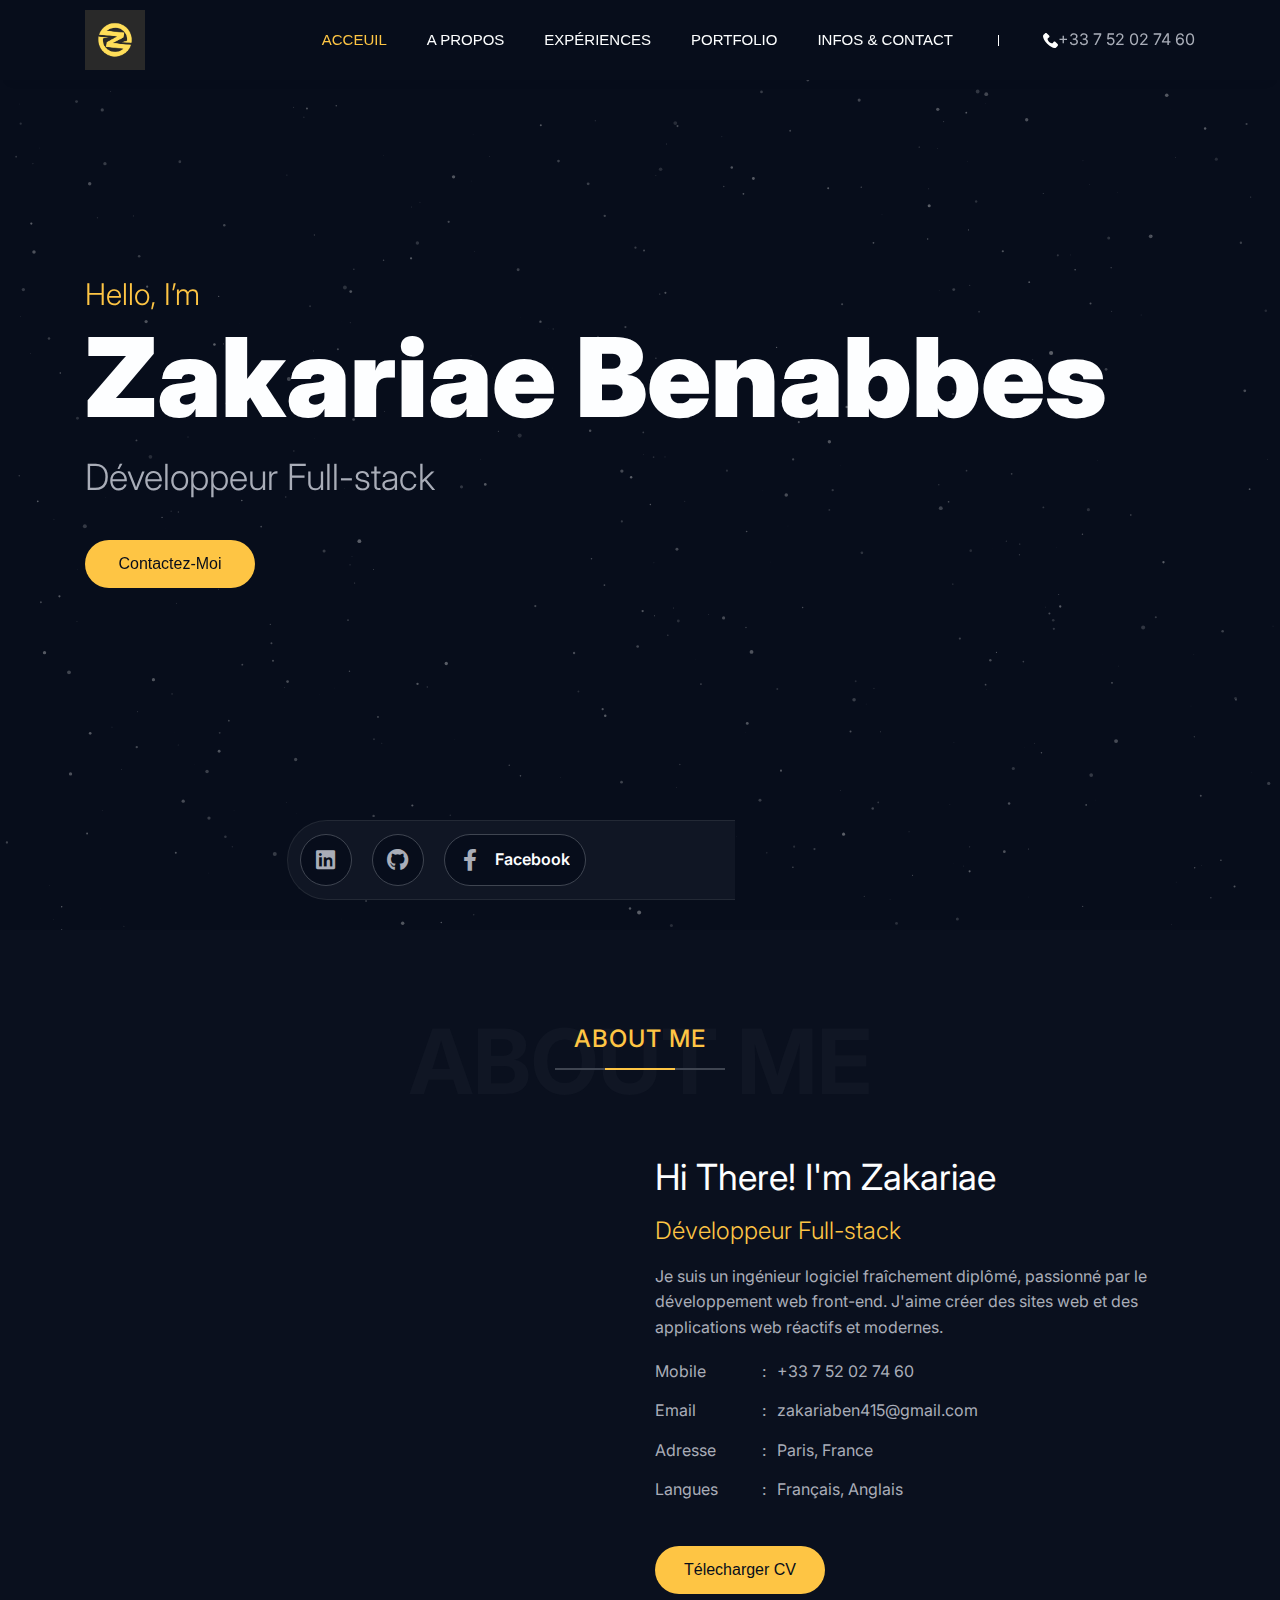
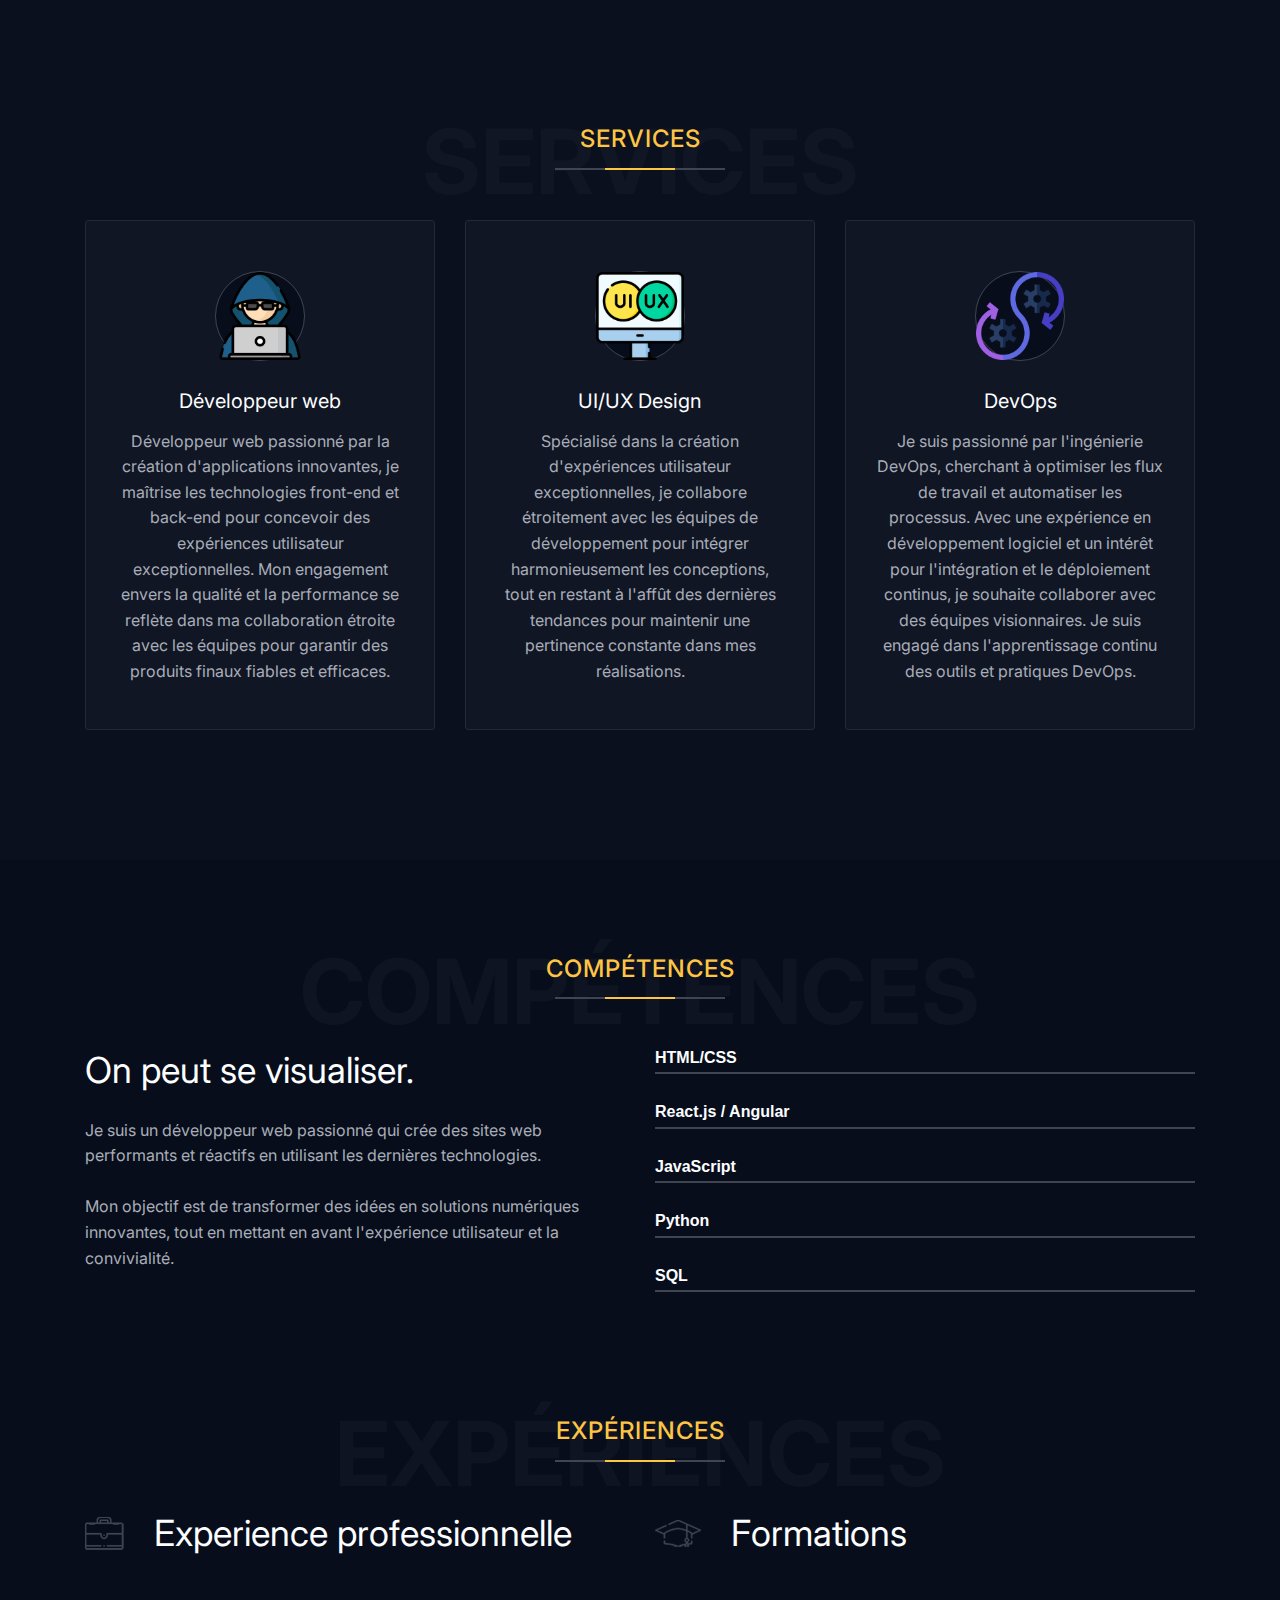
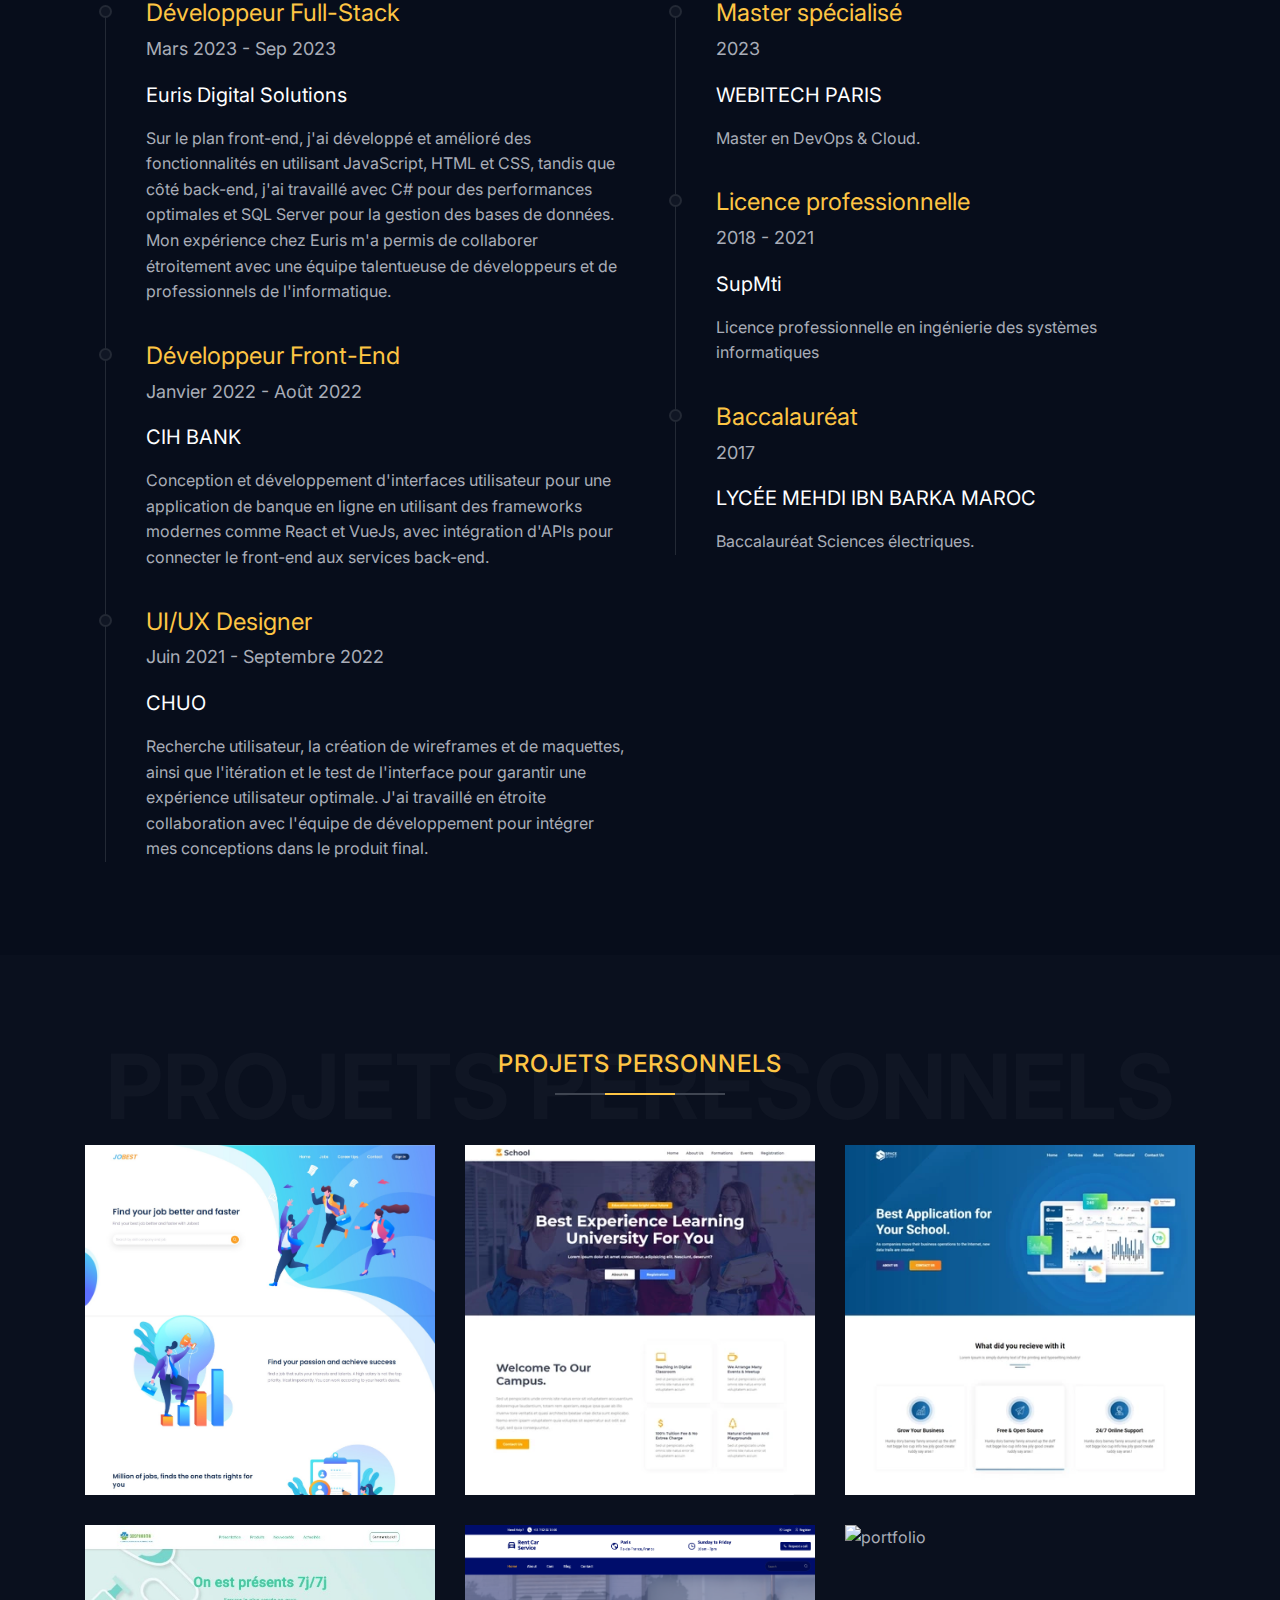
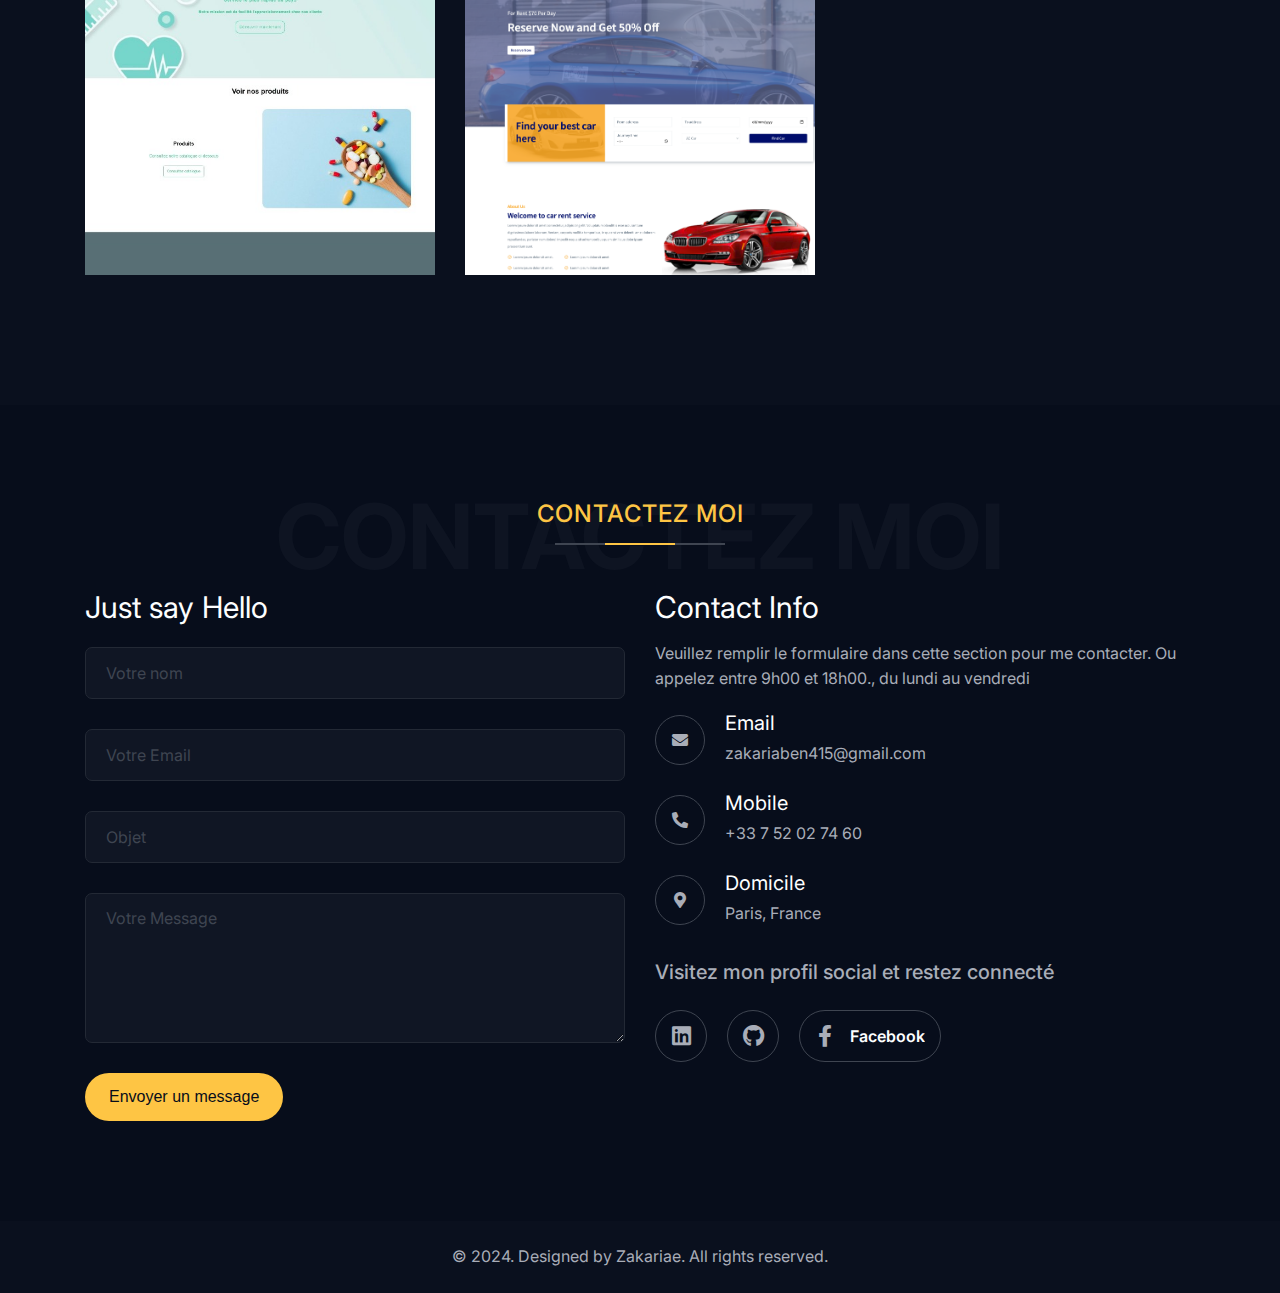
==== commit 2776c9f9: "first update" ====
--- a/index.html
+++ b/index.html
@@ -65,7 +65,7 @@
           <h3>Hello, I’m</h3>
           <h1>Zakariae Benabbes
           </h1>
-          <h2>Front-End Developer</h2>
+          <h2>Développeur Full-stack</h2>
           <div class="st-hero-btn">
             <a href="#contact" class="st-btn st-style1 st-color1 st-smooth-move">Contactez-Moi</a>
           </div>
@@ -83,7 +83,7 @@
           </a>
           <a href="https://github.com/zakari64" class="st-social-btn" target="_blank">
             <span class="st-social-icon"></i>
-              <i class="fa-brands fa-github"></i>
+              <i class="fab fa-github"></i>
             </span>
             <span class="st-icon-name">Github</span>
           </a>
@@ -136,7 +136,7 @@
                 </div>
               </div> -->
               <div class="st-text-block-btn">
-                <a href="assets/img/section/facelift.pdf" target="_blank" class="st-btn st-style1 st-color1">Télecharger CV</a>
+                <a href="assets/LCIqr.pdf" target="_blank" class="st-btn st-style1 st-color1">Télecharger CV</a>
             </div>
             </div>
           </div>
@@ -165,26 +165,7 @@
           <div class="st-iconbox st-style1">
             <div class="st-iconbox-icon">
               <svg viewBox="0 0 512 512">
-                <g>
-                  <path d="m336 144a8 8 0 0 0 -8 8v104a8 8 0 0 0 16 0v-104a8 8 0 0 0 -8-8z" />
-                  <path d="m336 272a8 8 0 0 0 -8 8v8a8 8 0 0 0 16 0v-8a8 8 0 0 0 -8-8z" />
-                  <path
-                    d="m496 24h-480a8 8 0 0 0 -8 8v352a8 8 0 0 0 8 8h288v64a32 32 0 0 0 64 0v-64h48a8.008 8.008 0 0 0 5.66-2.34l80-80a8.008 8.008 0 0 0 2.34-5.66v-272a8 8 0 0 0 -8-8zm-144 432a16 16 0 0 1 -32 0v-16h32zm0-32h-32v-8h32zm0-24h-32v-264h32zm0-280h-32v-6.11l.94-1.89h30.12l.94 1.89zm-23.06-24 7.06-14.11 7.06 14.11zm95.06 268.69v-52.69h52.69zm64-68.69h-72a8 8 0 0 0 -8 8v72h-40v-264a8.081 8.081 0 0 0 -.84-3.58l-24-48a8.009 8.009 0 0 0 -14.32 0l-24 48a8.081 8.081 0 0 0 -.84 3.58v264h-280v-336h464z" />
-                  <path d="m48 72h72a8 8 0 0 0 0-16h-72a8 8 0 0 0 0 16z" />
-                  <path d="m80 88a8 8 0 0 0 -8-8h-24a8 8 0 0 0 0 16h24a8 8 0 0 0 8-8z" />
-                  <path
-                    d="m288 88a104.118 104.118 0 0 0 -104 104 8 8 0 0 0 16 0 88.1 88.1 0 0 1 88-88 8 8 0 0 0 0-16z" />
-                  <path
-                    d="m240 184a8 8 0 0 0 -8 8 80.091 80.091 0 0 1 -80 80 8 8 0 0 0 0 16 96.108 96.108 0 0 0 96-96 8 8 0 0 0 -8-8z" />
-                  <path
-                    d="m456 192a8 8 0 0 0 16 0 80.091 80.091 0 0 0 -80-80 8 8 0 0 0 0 16 64.072 64.072 0 0 1 64 64z" />
-                  <path
-                    d="m168 216a48 48 0 1 0 -48 48 48.053 48.053 0 0 0 48-48zm-48 32a32 32 0 1 1 32-32 32.036 32.036 0 0 1 -32 32z" />
-                  <path
-                    d="m264 288a24 24 0 1 0 24 24 24.028 24.028 0 0 0 -24-24zm0 32a8 8 0 1 1 8-8 8.009 8.009 0 0 1 -8 8z" />
-                  <path
-                    d="m432 112a24 24 0 1 0 -24-24 24.028 24.028 0 0 0 24 24zm0-32a8 8 0 1 1 -8 8 8.009 8.009 0 0 1 8-8z" />
-                </g>
+               <img src="./assets/img/hacker.png">
               </svg>
             </div>
             <h2 class="st-iconbox-title">Développeur web</h2>
@@ -196,82 +177,7 @@
           <div class="st-iconbox st-style1">
             <div class="st-iconbox-icon">
               <svg viewBox="0 0 512 512">
-                <g>
-                  <g>
-                    <path d="M360,104h-80c-4.418,0-8,3.582-8,8v80c0,4.418,3.582,8,8,8h80c4.418,0,8-3.582,8-8v-80C368,107.582,364.418,104,360,104z
-                  M288,184v-52.693L340.693,184H288z M352,172.68L299.32,120H352V172.68z" />
-                  </g>
-                </g>
-                <g>
-                  <g>
-                    <path d="M360,216h-80c-4.418,0-8,3.582-8,8v80c0,4.418,3.582,8,8,8h80c4.418,0,8-3.582,8-8v-80C368,219.582,364.418,216,360,216z
-                  M288,296v-52.685L340.685,296H288z M352,284.688L299.312,232H352V284.688z" />
-                  </g>
-                </g>
-                <g>
-                  <g>
-                    <rect x="272" y="328" width="64" height="16" />
-                  </g>
-                </g>
-                <g>
-                  <g>
-                    <rect x="352" y="328" width="16" height="16" />
-                  </g>
-                </g>
-                <g>
-                  <g>
-                    <rect x="272" y="360" width="96" height="16" />
-                  </g>
-                </g>
-                <g>
-                  <g>
-                    <rect x="272" y="392" width="96" height="16" />
-                  </g>
-                </g>
-                <g>
-                  <g>
-                    <rect x="136" y="184" width="80" height="16" />
-                  </g>
-                </g>
-                <g>
-                  <g>
-                    <rect x="136" y="248" width="80" height="16" />
-                  </g>
-                </g>
-                <g>
-                  <g>
-                    <rect x="136" y="312" width="80" height="16" />
-                  </g>
-                </g>
-                <g>
-                  <g>
-                    <path d="M464,56c-4.418,0-8,3.582-8,8v32h-48V16c0-8.837-7.163-16-16-16H120c-8.837,0-16,7.163-16,16v80H56V64
-                 c0-4.418-3.582-8-8-8c-0.48,0-48,0.728-48,64v312c0,30.504,30.4,44.632,46.4,47.84c0.526,0.111,1.062,0.165,1.6,0.16h56v16
-                 c0,8.837,7.163,16,16,16h272c8.837,0,16-7.163,16-16v-16h56c0.538,0.005,1.074-0.049,1.6-0.16c16-3.208,46.4-17.336,46.4-47.84
-                 V120C512,56.728,464.48,56,464,56z M16,120c0-32.64,14.4-43.088,24-46.4v312.232c-8.773,2.722-16.927,7.139-24,13V120z M104,464
-                 H48.88C44.104,462.856,16,455.128,16,432c0-24.96,32.248-31.88,33.6-32.16c3.725-0.76,6.401-4.038,6.4-7.84V112h48V464z M120,88
-                 h92.12L120,145.543V88z M232,94.447V152h-92.136L232,94.447z M120,168h112v48H120V168z M120,232h112v48H120V232z M120,296h112v48
-                 H120V296z M120,360h94.186L120,424.724V360z M232,367.172V432h-94.337L232,367.172z M392,496H120v-48h272V496z M392,432H248V88
-                 h144V432z M392,72H120V16h272V72z M463.136,464H408V112h48v280c-0.001,3.802,2.675,7.08,6.4,7.84
-                 c0.368,0.072,33.6,7.008,33.6,32.16C496,455.256,468.072,462.84,463.136,464z M496,398.832c-7.073-5.861-15.227-10.278-24-13V73.6
-                 c9.496,3.32,24,13.776,24,46.4V398.832z" />
-                  </g>
-                </g>
-                <g>
-                  <g>
-                    <rect x="200" y="40" width="64" height="16" />
-                  </g>
-                </g>
-                <g>
-                  <g>
-                    <rect x="280" y="40" width="16" height="16" />
-                  </g>
-                </g>
-                <g>
-                  <g>
-                    <rect x="312" y="40" width="16" height="16" />
-                  </g>
-                </g>
+                <img src="./assets/img/ui.png"
               </svg>
             </div>
             <h2 class="st-iconbox-title">UI/UX Design</h2>
@@ -283,20 +189,11 @@
           <div class="st-iconbox st-style1">
             <div class="st-iconbox-icon">
               <svg viewBox="0 0 64 64">
-                <path
-                  d="m62.618 45-5-10h-1.618v-34h-14v34h-19v-17.217l-4.676-10.286c-.413-.909-1.325-1.497-2.324-1.497s-1.911.588-2.324 1.496l-4.676 10.287v17.217h-2.618l-5 10h5.618v18h50v-18zm-18.618-14h6v-2h-6v-2h4v-2h-4v-2h6v-2h-6v-2h4v-2h-4v-2h6v-2h-6v-2h4v-2h-4v-2h6v-2h-6v-2h10v32h-10zm12.382 6 3 6h-21.764l-3-6zm-39.387-2v-15.132l2.002 1.333 2.003-1.334v15.133zm3.743-17.361-1.741 1.159-3.002-2.001-2.998 2-1.735-1.158 1.654-3.639h6.167zm-5.242-9.316c.18-.393.828-.394 1.008.001l1.67 3.676h-4.349zm-4.496 11.547 1.997 1.333 1.998-1.333v15.13h-3.995zm-3.382 17.13h21.764l-3 6h-21.764zm1.382 8h18.618l3.382-6.764v22.764h-22zm46 16h-22v-22.764l3.382 6.764h18.618z" />
-                <path d="m19 57h2v2h-2z" />
-                <path d="m11 57h2v2h-2z" />
-                <path d="m15 57h2v2h-2z" />
-                <path d="m11 53h10v2h-10z" />
-                <path
-                  d="m28 9.657c0-1.465 1.192-2.657 2.657-2.657h.686c1.465 0 2.657 1.192 2.657 2.657 0 .709-.276 1.376-.778 1.879l-5.222 5.222v8.242h6v-5.758l3.464-3.464c1.636-1.635 2.536-3.809 2.536-6.121 0-4.773-3.884-8.657-8.657-8.657h-.686c-4.773 0-8.657 3.884-8.657 8.657v2.343h6zm-2 0v.343h-2v-.343c0-3.671 2.986-6.657 6.657-6.657h.686c3.671 0 6.657 2.986 6.657 6.657 0 1.777-.692 3.449-1.95 4.707l-4.05 4.05v4.586h-2v-5.414l4.637-4.636c.879-.881 1.363-2.051 1.363-3.293 0-2.568-2.089-4.657-4.657-4.657h-.686c-2.568 0-4.657 2.089-4.657 4.657z" />
-                <path
-                  d="m28 30c0 1.654 1.346 3 3 3s3-1.346 3-3-1.346-3-3-3-3 1.346-3 3zm4 0c0 .552-.448 1-1 1s-1-.448-1-1 .448-1 1-1 1 .448 1 1z" />
+                <img src="./assets/img/devops.png"
               </svg>
             </div>
-            <h2 class="st-iconbox-title">Support client</h2>
-            <div class="st-iconbox-text">Je suis dévoué à fournir un soutien exceptionnel aux utilisateurs, en répondant à leurs questions, en résolvant leurs problèmes et en les guidant dans l'utilisation de nos produits ou services. Ma priorité est d'assurer la satisfaction et la fidélité des clients grâce à un soutien efficace, amical et adapté à leurs besoins.</div>
+            <h2 class="st-iconbox-title">DevOps</h2>
+            <div class="st-iconbox-text">Je suis passionné par l'ingénierie DevOps, cherchant à optimiser les flux de travail et automatiser les processus. Avec une expérience en développement logiciel et un intérêt pour l'intégration et le déploiement continus, je souhaite collaborer avec des équipes visionnaires. Je suis engagé dans l'apprentissage continu des outils et pratiques DevOps.</div>
           </div>
           <div class="st-height-b30 st-height-lg-b30"></div>
         </div>
@@ -622,7 +519,7 @@
                 </div>
                 <div class="st-portfolio-item-hover">
                   <i class="fas fa-plus-circle"></i>
-                  <h5>Shcool</h5>
+                  <h5>School</h5>
                   <p>Design / Marketing</p>
                 </div>
               </a>
@@ -686,7 +583,7 @@
                 </div>
                 <div class="st-portfolio-item-hover">
                   <i class="fas fa-plus-circle"></i>
-                  <h5>Product Design</h5>
+                  <h5>Gaming world</h5>
                   <p>Design / Marketing</p>
                 </div>
               </a>
@@ -951,7 +848,7 @@
   <footer>
     <div class="container">
       <div class="st-copyright-wrap text-center">
-        <div class="st-copyright-text">© 2023. Designed by Zakariae. All rights reserved.</div>
+        <div class="st-copyright-text">© 2024. Designed by Zakariae. All rights reserved.</div>
       </div>
     </div>
   </footer>
--- a/assets/css/style.css
+++ b/assets/css/style.css
@@ -1305,6 +1305,9 @@
   }
   .st-hero-wrap .st-hero-img {
     display: none;
+
+  } .st-about-img {
+    min-height: 400px;
   }
 }
 
@@ -1318,6 +1321,9 @@
   .st-hero.st-style2 p br {
     display: none;
   }
+  .st-about-img {
+    min-height: 300px;
+  }
 }
 
 @media screen and (max-width: 575px) {
@@ -1325,7 +1331,10 @@
     height: 580px;
   }
   .st-hero.st-style1 .st-hero-text h1 {
-    font-size: 90px;
+    font-size: 70px;
+  }
+  .st-about-img {
+    min-height: 300px;
   }
 }
 
@@ -1496,6 +1505,7 @@
   .st-section-heading.st-style1 .st-section-heading-subtitle {
     display: none;
   }
+ 
 }
 
 /* End Section Heading */
@@ -2643,6 +2653,9 @@
     justify-content: center;
     padding: 0.6em 1.5em;
   }
+  .st-about-img {
+    min-height: 400px;
+  }
 }
 
 /*--------------------------------------------------------------
